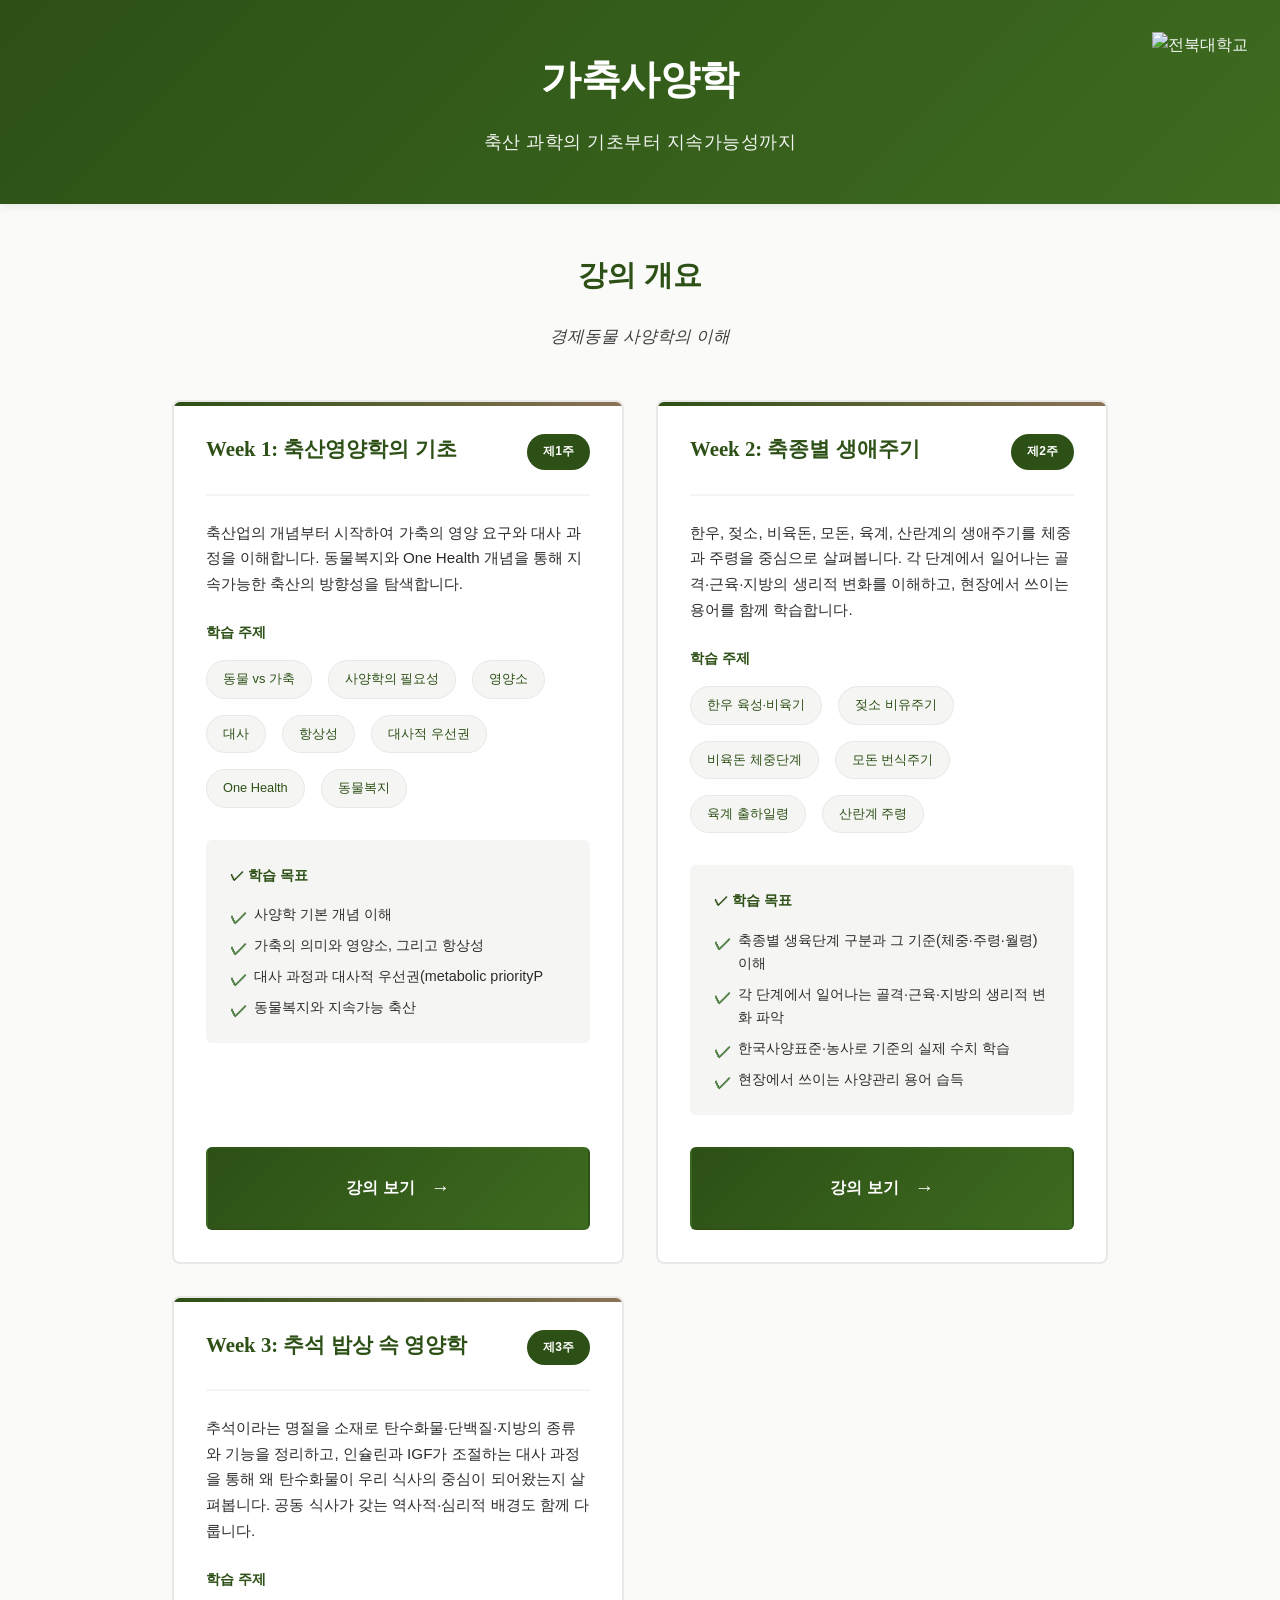
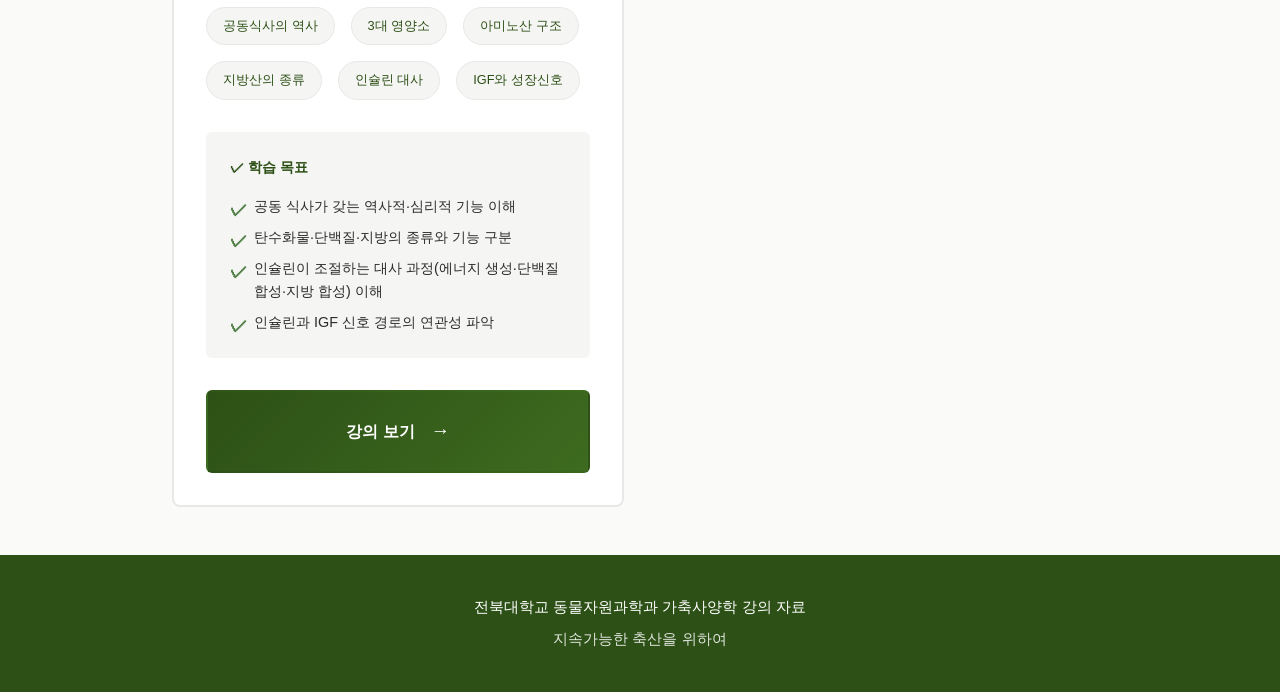
==== index.html @ f034a85f "Update index.html" ====
<!DOCTYPE html>
<html lang="ko">
<head>
  <meta charset="UTF-8">
  <meta name="viewport" content="width=device-width, initial-scale=1.0">
  <title>가축사양학 - 강의 자료</title>
  <link rel="stylesheet" href="style.css">
</head>
<body>
  <!-- 헤더 -->
  <header class="header index-header">
    <div class="univ-logo">
      <img src="https://raw.githubusercontent.com/ruminoDesign/imageSource/main/jeonbukUnivUI1.jpg" alt="전북대학교" class="univ-logo-img">
    </div>
    <div class="header-content">
      <h1 class="title">가축사양학</h1>
      <p class="subtitle">축산 과학의 기초부터 지속가능성까지</p>
    </div>
  </header>

  <!-- 메인 컨텐츠 -->
  <main class="index-container">
    
    <div class="intro-section">
      <h2 class="intro-title">강의 개요</h2>
      <p class="intro-text">
        경제동물 사양학의 이해
      </p>
    </div>

    <!-- 주차별 카드 -->
    <div class="courses-grid">

      <!-- Week 1 카드 -->
      <article class="course-card week-1">
        <div class="card-header">
          <h3 class="card-title">Week 1: 축산영양학의 기초</h3>
          <span class="week-badge">제1주</span>
        </div>

        <div class="card-content">
          <p class="card-description">
            축산업의 개념부터 시작하여 가축의 영양 요구와 대사 과정을 이해합니다. 
            동물복지와 One Health 개념을 통해 지속가능한 축산의 방향성을 탐색합니다.
          </p>
        </div>

        <div class="card-topics">
          <p class="topics-label">학습 주제</p>
          <div class="keywords">
            <span class="keyword">동물 vs 가축</span>
            <span class="keyword">사양학의 필요성</span>
            <span class="keyword">영양소</span>
            <span class="keyword">대사</span>
            <span class="keyword">항상성</span>
            <span class="keyword">대사적 우선권</span>
            <span class="keyword">One Health</span>
            <span class="keyword">동물복지</span>
          </div>
        </div>

        <div class="card-learning-outcomes">
          <p class="outcomes-label">✓ 학습 목표</p>
          <ul class="outcomes-list">
            <li>사양학 기본 개념 이해</li>
            <li>가축의 의미와 영양소, 그리고 항상성</li>
            <li>대사 과정과 대사적 우선권(metabolic priorityP</li>
            <li>동물복지와 지속가능 축산</li>
          </ul>
        </div>

        <a href="week1.html" class="course-button">
          강의 보기
          <span class="button-arrow">→</span>
        </a>
      </article>
      
            <!-- Week 2 -->
      <article class="course-card week-2">
        <div class="card-header">
          <h3 class="card-title">Week 2: 축종별 생애주기</h3>
          <span class="week-badge">제2주</span>
        </div>

        <div class="card-content">
          <p class="card-description">
            한우, 젖소, 비육돈, 모돈, 육계, 산란계의 생애주기를 체중과 주령을 중심으로 살펴봅니다. 
            각 단계에서 일어나는 골격·근육·지방의 생리적 변화를 이해하고, 현장에서 쓰이는 용어를 함께 학습합니다.
          </p>
        </div>

        <div class="card-topics">
          <p class="topics-label">학습 주제</p>
          <div class="keywords">
            <span class="keyword">한우 육성·비육기</span>
            <span class="keyword">젖소 비유주기</span>
            <span class="keyword">비육돈 체중단계</span>
            <span class="keyword">모돈 번식주기</span>
            <span class="keyword">육계 출하일령</span>
            <span class="keyword">산란계 주령</span>
          </div>
        </div>

        <div class="card-learning-outcomes">
          <p class="outcomes-label">✓ 학습 목표</p>
          <ul class="outcomes-list">
            <li>축종별 생육단계 구분과 그 기준(체중·주령·월령) 이해</li>
            <li>각 단계에서 일어나는 골격·근육·지방의 생리적 변화 파악</li>
            <li>한국사양표준·농사로 기준의 실제 수치 학습</li>
            <li>현장에서 쓰이는 사양관리 용어 습득</li>
          </ul>
        </div>

        <a href="week2.html" class="course-button">
          강의 보기
          <span class="button-arrow">→</span>
        </a>
      </article>
<!-- Week 3 -->
      <article class="course-card week-3">
        <div class="card-header">
          <h3 class="card-title">Week 3: 추석 밥상 속 영양학</h3>
          <span class="week-badge">제3주</span>
        </div>

        <div class="card-content">
          <p class="card-description">
            추석이라는 명절을 소재로 탄수화물·단백질·지방의 종류와 기능을 정리하고,
            인슐린과 IGF가 조절하는 대사 과정을 통해 왜 탄수화물이 우리 식사의 중심이 되어왔는지 살펴봅니다.
            공동 식사가 갖는 역사적·심리적 배경도 함께 다룹니다.
          </p>
        </div>

        <div class="card-topics">
          <p class="topics-label">학습 주제</p>
          <div class="keywords">
            <span class="keyword">공동식사의 역사</span>
            <span class="keyword">3대 영양소</span>
            <span class="keyword">아미노산 구조</span>
            <span class="keyword">지방산의 종류</span>
            <span class="keyword">인슐린 대사</span>
            <span class="keyword">IGF와 성장신호</span>
          </div>
        </div>

        <div class="card-learning-outcomes">
          <p class="outcomes-label">✓ 학습 목표</p>
          <ul class="outcomes-list">
            <li>공동 식사가 갖는 역사적·심리적 기능 이해</li>
            <li>탄수화물·단백질·지방의 종류와 기능 구분</li>
            <li>인슐린이 조절하는 대사 과정(에너지 생성·단백질 합성·지방 합성) 이해</li>
            <li>인슐린과 IGF 신호 경로의 연관성 파악</li>
          </ul>
        </div>

        <a href="week3-nutrients.html" class="course-button">
          강의 보기
          <span class="button-arrow">→</span>
        </a>
      </article>

    </div>

  </main>

  <!-- 푸터 -->
  <footer class="footer">
    <div class="footer-content">
      <p>전북대학교 동물자원과학과 가축사양학 강의 자료</p>
      <p class="footer-note">지속가능한 축산을 위하여</p>
    </div>
  </footer>

</body>
</html>
---- style.css ----
/* 
  가축사양학 강의 자료 - 스타일시트
  색상 팔레트: 농업/축산 느낌 (자연, 신뢰, 전문성)
*/

:root {
  /* 색상 */
  --primary-green: #2D5016;      /* 진한 녹색 - 제목, 강조 */
  --accent-brown: #8B7355;        /* 밝은 갈색 - 보조색 */
  --light-bg: #FAFAF8;           /* 매우 밝은 배경 */
  --white: #FFFFFF;
  --dark-text: #2C2C2C;          /* 본문 텍스트 */
  --light-gray: #F5F5F3;         /* 카드 배경 */
  --border-gray: #E8E8E6;        /* 테두리 */
  --success: #4A7C3F;            /* 성공 - 녹색 계열 */
  
  /* 타이포그래피 */
  --font-serif: Georgia, 'Times New Roman', serif;
  --font-sans: -apple-system, BlinkMacSystemFont, 'Segoe UI', Roboto, 'Helvetica Neue', Arial, sans-serif;
  
  /* 간격 */
  --spacing-xs: 0.5rem;
  --spacing-sm: 1rem;
  --spacing-md: 1.5rem;
  --spacing-lg: 2rem;
  --spacing-xl: 3rem;
}

/* 리셋 */
* {
  margin: 0;
  padding: 0;
  box-sizing: border-box;
}

html {
  scroll-behavior: smooth;
}

body {
  font-family: var(--font-sans);
  line-height: 1.6;
  color: var(--dark-text);
  background-color: var(--light-bg);
}

/* 헤더 */
.header {
  background: linear-gradient(135deg, var(--primary-green) 0%, #3d6b1f 100%);
  color: var(--white);
  padding: var(--spacing-xl) var(--spacing-lg);
  text-align: center;
  box-shadow: 0 2px 8px rgba(45, 80, 22, 0.1);
}

.header-content {
  max-width: 900px;
  margin: 0 auto;
}

.title {
  font-family: var(--font-serif);
  font-size: 2.5rem;
  font-weight: 700;
  margin-bottom: var(--spacing-sm);
  letter-spacing: -0.5px;
}

.subtitle {
  font-size: 1.1rem;
  opacity: 0.95;
  font-weight: 300;
  letter-spacing: 0.5px;
}

/* 메인 컨테이너 */
.container {
  max-width: 900px;
  margin: var(--spacing-xl) auto;
  padding: 0 var(--spacing-lg);
}

/* 강의 섹션 */
.lecture-section {
  background: var(--white);
  border-radius: 8px;
  padding: var(--spacing-lg);
  margin-bottom: var(--spacing-lg);
  border-left: 4px solid var(--primary-green);
  box-shadow: 0 1px 3px rgba(0, 0, 0, 0.08);
  transition: box-shadow 0.3s ease;
}

.lecture-section:hover {
  box-shadow: 0 4px 12px rgba(45, 80, 22, 0.1);
}

.lecture-section.last-section {
  margin-bottom: var(--spacing-xl);
}

/* 섹션 헤더 */
.section-header {
  display: flex;
  justify-content: flex-start;
  align-items: baseline;
  margin-bottom: var(--spacing-md);
  padding-bottom: var(--spacing-md);
  border-bottom: 2px solid var(--light-gray);
}

.section-title {
  font-family: var(--font-serif);
  font-size: 1.6rem;
  color: var(--primary-green);
  font-weight: 600;
}

.time-badge {
  display: none;
}

/* 섹션 컨텐츠 */
.section-content {
  margin-bottom: var(--spacing-md);
}

.subsection-title {
  font-family: var(--font-serif);
  font-size: 1.2rem;
  color: var(--primary-green);
  margin: var(--spacing-md) 0 var(--spacing-sm) 0;
  font-weight: 600;
}

/* 리스트 스타일 */
.content-list {
  list-style: none;
  padding-left: 0;
}

.content-list li {
  padding-left: var(--spacing-lg);
  margin-bottom: var(--spacing-sm);
  position: relative;
  line-height: 1.7;
}

.content-list li:before {
  content: "▸";
  position: absolute;
  left: 0;
  color: var(--primary-green);
  font-weight: bold;
  font-size: 1.2rem;
}

.highlight-list li {
  background-color: var(--light-gray);
  padding: var(--spacing-sm) var(--spacing-md);
  border-radius: 4px;
  margin-bottom: var(--spacing-md);
}

.highlight {
  color: var(--primary-green);
  font-weight: 600;
}

/* 비교 박스 */
.comparison-box {
  display: grid;
  grid-template-columns: 1fr 1fr;
  gap: var(--spacing-lg);
  margin: var(--spacing-lg) 0;
}

.comparison-item {
  padding: var(--spacing-md);
  border-radius: 8px;
  border: 2px solid var(--border-gray);
}

.comparison-item.animal {
  background-color: #f0f3eb;
  border-color: #c8d4b8;
}

.comparison-item.livestock {
  background-color: #faf5f0;
  border-color: #e8dcd2;
}

.comparison-item h3 {
  font-family: var(--font-serif);
  font-size: 1.2rem;
  color: var(--primary-green);
  margin-bottom: var(--spacing-sm);
  font-weight: 600;
}

.comparison-item p {
  margin-bottom: var(--spacing-sm);
  line-height: 1.7;
}

.sub-list {
  list-style: none;
  padding-left: 0;
  margin-top: var(--spacing-sm);
}

.sub-list li {
  padding-left: var(--spacing-md);
  margin-bottom: var(--spacing-xs);
  position: relative;
  font-size: 0.95rem;
}

.sub-list li:before {
  content: "•";
  position: absolute;
  left: 0;
  color: var(--accent-brown);
}

/* 정의 박스 */
.definition-box {
  background-color: var(--light-gray);
  border-left: 4px solid var(--accent-brown);
  padding: var(--spacing-md);
  border-radius: 4px;
  margin: var(--spacing-lg) 0;
}

.definition-box h3 {
  font-family: var(--font-serif);
  font-size: 1.1rem;
  color: var(--primary-green);
  margin-bottom: var(--spacing-sm);
  font-weight: 600;
}

.definition-box p {
  font-size: 1rem;
  line-height: 1.8;
}

/* 영양소 그리드 */
.nutrient-grid {
  display: grid;
  grid-template-columns: repeat(auto-fit, minmax(140px, 1fr));
  gap: var(--spacing-md);
  margin: var(--spacing-lg) 0;
}

.nutrient-card {
  background: linear-gradient(135deg, #f5f9f1 0%, #faf7f3 100%);
  border: 1px solid var(--border-gray);
  border-radius: 8px;
  padding: var(--spacing-md);
  text-align: center;
  transition: transform 0.3s ease, box-shadow 0.3s ease;
}

.nutrient-card:hover {
  transform: translateY(-2px);
  box-shadow: 0 4px 12px rgba(45, 80, 22, 0.12);
}

.nutrient-card h4 {
  font-family: var(--font-serif);
  color: var(--primary-green);
  font-size: 1rem;
  margin-bottom: var(--spacing-xs);
  font-weight: 600;
}

.nutrient-card p {
  font-size: 0.9rem;
  color: var(--dark-text);
  line-height: 1.5;
}

/* 개념 박스 */
.concept-box {
  background-color: var(--light-gray);
  padding: var(--spacing-md);
  border-radius: 8px;
  margin: var(--spacing-lg) 0;
  border: 1px solid var(--border-gray);
}

.concept-box h3 {
  font-family: var(--font-serif);
  font-size: 1.1rem;
  color: var(--primary-green);
  margin-bottom: var(--spacing-sm);
  font-weight: 600;
}

.concept-box p {
  margin-bottom: var(--spacing-sm);
  line-height: 1.8;
}

/* 대사 유형 */
.metabolism-types {
  display: grid;
  grid-template-columns: 1fr 1fr;
  gap: var(--spacing-md);
  margin: var(--spacing-md) 0;
}

.metabolism-item {
  background-color: var(--white);
  padding: var(--spacing-md);
  border-radius: 6px;
  border: 1px solid var(--border-gray);
}

.metabolism-item h4 {
  font-family: var(--font-serif);
  color: var(--accent-brown);
  font-size: 1rem;
  margin-bottom: var(--spacing-xs);
  font-weight: 600;
}

.metabolism-item p {
  font-size: 0.95rem;
  line-height: 1.6;
}

/* 도입 텍스트 */
.intro-text {
  font-size: 1rem;
  color: var(--dark-text);
  margin-bottom: var(--spacing-md);
  font-style: italic;
  opacity: 0.9;
}

/* 우선순위 타임라인 */
.priority-timeline {
  display: flex;
  flex-direction: column;
  gap: var(--spacing-md);
  margin: var(--spacing-lg) 0;
}

.priority-item {
  display: flex;
  align-items: flex-start;
  padding: var(--spacing-md);
  border-radius: 8px;
  background-color: var(--light-gray);
  border-left: 4px solid var(--border-gray);
  transition: transform 0.3s ease;
}

.priority-item:hover {
  transform: translateX(4px);
}

.priority-item.priority-1 {
  border-left-color: #d32f2f;
  background-color: rgba(211, 47, 47, 0.05);
}

.priority-item.priority-2 {
  border-left-color: #f57c00;
  background-color: rgba(245, 124, 0, 0.05);
}

.priority-item.priority-3 {
  border-left-color: var(--accent-brown);
  background-color: rgba(139, 115, 85, 0.05);
}

.priority-number {
  display: inline-block;
  width: 50px;
  height: 50px;
  background-color: var(--primary-green);
  color: var(--white);
  border-radius: 50%;
  display: flex;
  align-items: center;
  justify-content: center;
  font-size: 1.3rem;
  font-weight: 700;
  margin-right: var(--spacing-md);
  flex-shrink: 0;
}

.priority-item.priority-1 .priority-number {
  background-color: #d32f2f;
}

.priority-item.priority-2 .priority-number {
  background-color: #f57c00;
}

.priority-item h4 {
  font-family: var(--font-serif);
  color: var(--primary-green);
  font-size: 1rem;
  margin-bottom: var(--spacing-xs);
  font-weight: 600;
}

.priority-item p {
  font-size: 0.9rem;
  color: var(--dark-text);
  margin: 0;
}

/* 인사이트 박스 */
.insight-box {
  background: linear-gradient(135deg, #fffbf0 0%, #f5f9f1 100%);
  border-left: 4px solid var(--accent-brown);
  padding: var(--spacing-md);
  border-radius: 6px;
  margin: var(--spacing-md) 0;
}

.insight-box p {
  font-size: 1rem;
  line-height: 1.7;
  margin: 0;
}

.emphasis {
  color: #d32f2f;
  font-weight: 700;
}

/* 동물복지 리스트 */
.welfare-list {
  list-style: none;
  padding: 0;
  display: grid;
  gap: var(--spacing-md);
}

.welfare-list li {
  display: flex;
  align-items: center;
  padding: var(--spacing-md);
  background-color: var(--white);
  border: 1px solid var(--border-gray);
  border-radius: 6px;
  transition: all 0.3s ease;
}

.welfare-list li:hover {
  border-color: var(--primary-green);
  background-color: rgba(45, 80, 22, 0.02);
}

.welfare-icon {
  font-size: 1.5rem;
  margin-right: var(--spacing-md);
  min-width: 30px;
}

/* One Health 연결 */
.one-health-intro {
  font-size: 1rem;
  background-color: #f0f3eb;
  padding: var(--spacing-sm);
  border-radius: 4px;
  margin-bottom: var(--spacing-md);
  font-weight: 500;
}

.one-health-connection {
  display: grid;
  gap: var(--spacing-sm);
  margin: var(--spacing-lg) 0;
}

.connection-item {
  display: flex;
  align-items: center;
  justify-content: center;
  gap: var(--spacing-md);
  font-size: 0.95rem;
}

.connection-item .label {
  background-color: var(--primary-green);
  color: var(--white);
  padding: var(--spacing-xs) var(--spacing-sm);
  border-radius: 4px;
  font-weight: 600;
  flex-shrink: 0;
}

.connection-item .arrow {
  color: var(--accent-brown);
  font-weight: bold;
  font-size: 1.2rem;
}

.connection-item .impact {
  background-color: #faf5f0;
  padding: var(--spacing-xs) var(--spacing-sm);
  border-radius: 4px;
  border: 1px solid var(--accent-brown);
  flex-grow: 1;
}

.one-health-conclusion {
  background-color: #f0f3eb;
  padding: var(--spacing-sm);
  border-left: 3px solid var(--primary-green);
  border-radius: 4px;
  margin-top: var(--spacing-md);
}

/* 지속가능성 삼각형 */
.sustainability-intro {
  font-size: 1rem;
  background-color: #f0f3eb;
  padding: var(--spacing-sm);
  border-radius: 4px;
  margin-bottom: var(--spacing-lg);
  font-weight: 500;
}

.sustainability-triangle {
  display: grid;
  grid-template-columns: 1fr 1fr 1fr;
  gap: var(--spacing-md);
  margin: var(--spacing-lg) 0;
}

.triangle-item {
  padding: var(--spacing-md);
  border-radius: 6px;
  text-align: center;
  font-weight: 600;
  font-size: 1rem;
  color: var(--white);
}

.triangle-item.welfare {
  background-color: #4A7C3F;
}

.triangle-item.production {
  background-color: var(--accent-brown);
}

.triangle-item.environment {
  background-color: #558B2F;
}

.sustainability-note {
  text-align: center;
  font-size: 0.95rem;
  color: var(--dark-text);
  margin-top: var(--spacing-md);
  font-style: italic;
}

/* 섹션 설명 */
.section-description {
  font-size: 0.95rem;
  line-height: 1.8;
  color: var(--dark-text);
  margin: var(--spacing-md) 0;
  padding: var(--spacing-md);
  background-color: var(--light-gray);
  border-left: 3px solid var(--accent-brown);
  border-radius: 4px;
  opacity: 0.95;
}

/* 스니핏 박스 */
.snippet-box {
  margin-top: var(--spacing-lg);
  padding-top: var(--spacing-lg);
  border-top: 1px solid var(--border-gray);
}

.snippet-header {
  display: flex;
  justify-content: space-between;
  align-items: center;
  margin-bottom: var(--spacing-md);
}

.snippet-label {
  font-weight: 700;
  color: var(--primary-green);
  font-size: 0.95rem;
}

.copy-button {
  background-color: var(--primary-green);
  color: var(--white);
  border: none;
  padding: var(--spacing-xs) var(--spacing-sm);
  border-radius: 4px;
  font-size: 0.85rem;
  font-weight: 600;
  cursor: pointer;
  transition: all 0.3s ease;
}

.copy-button:hover {
  background-color: #3d6b1f;
  transform: translateY(-2px);
  box-shadow: 0 4px 8px rgba(45, 80, 22, 0.3);
}

.copy-button:active {
  transform: translateY(0);
}

.snippet-content {
  background-color: var(--light-gray);
  padding: var(--spacing-md);
  border-radius: 6px;
  border-left: 3px solid var(--primary-green);
  color: var(--dark-text);
  line-height: 1.7;
  font-size: 0.95rem;
  word-break: break-word;
}

/* 푸터 */
.footer {
  background-color: var(--primary-green);
  color: var(--white);
  text-align: center;
  padding: var(--spacing-lg);
  margin-top: var(--spacing-xl);
}

.footer-content p {
  margin: var(--spacing-xs) 0;
  font-size: 0.95rem;
}

.footer-note {
  opacity: 0.85;
  font-size: 0.85rem;
}

/* 반응형 디자인 */
@media (max-width: 768px) {
  .title {
    font-size: 2rem;
  }
  
  .section-title {
    font-size: 1.3rem;
  }
  
  .section-header {
    flex-direction: column;
    align-items: flex-start;
    gap: var(--spacing-sm);
  }
  
  .comparison-box {
    grid-template-columns: 1fr;
  }
  
  .nutrient-grid {
    grid-template-columns: repeat(2, 1fr);
  }
  
  .metabolism-types {
    grid-template-columns: 1fr;
  }
  
  .sustainability-triangle {
    grid-template-columns: 1fr;
  }
  
  .container {
    padding: 0 var(--spacing-md);
  }
  
  .lecture-section {
    padding: var(--spacing-md);
  }
}

@media (max-width: 480px) {
  .title {
    font-size: 1.5rem;
  }
  
  .subtitle {
    font-size: 0.95rem;
  }
  
  .section-title {
    font-size: 1.1rem;
  }
  
  .nutrient-grid {
    grid-template-columns: 1fr;
  }
  
  .header {
    padding: var(--spacing-lg) var(--spacing-md);
  }
  
  .container {
    margin: var(--spacing-lg) 0;
    padding: 0 var(--spacing-sm);
  }
  
  .lecture-section {
    padding: var(--spacing-md);
    margin-bottom: var(--spacing-md);
  }
  
  .connection-item {
    flex-direction: column;
    gap: var(--spacing-sm);
  }
  
  .connection-item .label,
  .connection-item .impact {
    width: 100%;
  }
}

/* 접근성 */
@media (prefers-reduced-motion: reduce) {
  * {
    animation-duration: 0.01ms !important;
    animation-iteration-count: 1 !important;
    transition-duration: 0.01ms !important;
    scroll-behavior: auto !important;
  }
}

/* 인덱스 페이지 스타일 */
.index-header {
  background: linear-gradient(135deg, var(--primary-green) 0%, #3d6b1f 100%);
  padding: var(--spacing-xl) var(--spacing-lg);
  position: relative;
}

.univ-logo {
  position: absolute;
  top: var(--spacing-lg);
  right: var(--spacing-lg);
}

.univ-logo-img {
  height: 80px;
  width: auto;
  object-fit: contain;
  opacity: 0.95;
  transition: opacity 0.3s ease;
}

.univ-logo-img:hover {
  opacity: 1;
}

.index-container {
  max-width: 1000px;
  margin: var(--spacing-xl) auto;
  padding: 0 var(--spacing-lg);
}

/* 소개 섹션 */
.intro-section {
  text-align: center;
  margin-bottom: var(--spacing-xl);
}

.intro-title {
  font-family: var(--font-serif);
  font-size: 1.8rem;
  color: var(--primary-green);
  margin-bottom: var(--spacing-md);
  font-weight: 600;
}

.intro-text {
  font-size: 1.05rem;
  line-height: 1.8;
  color: var(--dark-text);
  max-width: 700px;
  margin: 0 auto;
}

/* 강좌 그리드 */
.courses-grid {
  display: grid;
  grid-template-columns: repeat(auto-fit, minmax(350px, 1fr));
  gap: var(--spacing-lg);
  margin-bottom: var(--spacing-xl);
}

/* 강좌 카드 */
.course-card {
  background: var(--white);
  border-radius: 8px;
  padding: var(--spacing-lg);
  border: 2px solid var(--border-gray);
  transition: all 0.3s ease;
  display: flex;
  flex-direction: column;
  position: relative;
  overflow: hidden;
}

.course-card::before {
  content: '';
  position: absolute;
  top: 0;
  left: 0;
  right: 0;
  height: 4px;
  background: linear-gradient(90deg, var(--primary-green), var(--accent-brown));
}

.course-card:hover {
  box-shadow: 0 8px 24px rgba(45, 80, 22, 0.15);
  border-color: var(--primary-green);
  transform: translateY(-4px);
}

.week-coming {
  opacity: 0.65;
  pointer-events: none;
}

.week-coming:hover {
  transform: none;
  box-shadow: 0 1px 3px rgba(0, 0, 0, 0.08);
}

/* 카드 헤더 */
.card-header {
  display: flex;
  justify-content: space-between;
  align-items: flex-start;
  margin-bottom: var(--spacing-md);
  padding-bottom: var(--spacing-md);
  border-bottom: 2px solid var(--light-gray);
}

.card-title {
  font-family: var(--font-serif);
  font-size: 1.3rem;
  color: var(--primary-green);
  font-weight: 600;
  flex: 1;
  line-height: 1.4;
}

.week-badge {
  display: inline-block;
  background-color: var(--primary-green);
  color: var(--white);
  padding: var(--spacing-xs) var(--spacing-sm);
  border-radius: 20px;
  font-size: 0.75rem;
  font-weight: 700;
  white-space: nowrap;
  margin-left: var(--spacing-sm);
  flex-shrink: 0;
}

.week-badge.coming {
  background-color: #999999;
}

/* 카드 컨텐츠 */
.card-content {
  margin-bottom: var(--spacing-md);
}

.card-description {
  font-size: 0.95rem;
  line-height: 1.7;
  color: var(--dark-text);
  margin: 0;
}

.card-description.coming-text {
  font-style: italic;
  color: #999999;
}

/* 학습 주제 */
.card-topics {
  margin-bottom: var(--spacing-lg);
}

.topics-label {
  font-weight: 700;
  color: var(--primary-green);
  font-size: 0.9rem;
  margin-bottom: var(--spacing-sm);
  display: block;
}

.keywords {
  display: flex;
  flex-wrap: wrap;
  gap: var(--spacing-sm);
}

.keyword {
  display: inline-block;
  background-color: var(--light-gray);
  color: var(--primary-green);
  padding: var(--spacing-xs) var(--spacing-sm);
  border-radius: 20px;
  font-size: 0.8rem;
  font-weight: 500;
  border: 1px solid var(--border-gray);
  transition: all 0.3s ease;
}

.course-card:hover .keyword {
  background-color: var(--primary-green);
  color: var(--white);
  border-color: var(--primary-green);
}

/* 학습 목표 */
.card-learning-outcomes {
  margin-bottom: var(--spacing-lg);
  padding: var(--spacing-md);
  background-color: var(--light-gray);
  border-radius: 6px;
}

.outcomes-label {
  font-weight: 700;
  color: var(--primary-green);
  font-size: 0.9rem;
  margin-bottom: var(--spacing-sm);
  display: block;
}

.outcomes-list {
  list-style: none;
  padding: 0;
  margin: 0;
}

.outcomes-list li {
  font-size: 0.9rem;
  color: var(--dark-text);
  padding-left: var(--spacing-md);
  margin-bottom: var(--spacing-xs);
  position: relative;
  line-height: 1.6;
}

.outcomes-list li:last-child {
  margin-bottom: 0;
}

.outcomes-list li:before {
  content: "✓";
  position: absolute;
  left: 0;
  color: var(--success);
  font-weight: bold;
  font-size: 1.1rem;
}

/* 강좌 버튼 */
.course-button {
  display: inline-flex;
  align-items: center;
  justify-content: center;
  gap: var(--spacing-sm);
  background: linear-gradient(135deg, var(--primary-green) 0%, #3d6b1f 100%);
  color: var(--white);
  padding: var(--spacing-md) var(--spacing-lg);
  border-radius: 6px;
  text-decoration: none;
  font-weight: 600;
  font-size: 1rem;
  transition: all 0.3s ease;
  border: 2px solid transparent;
  cursor: pointer;
  margin-top: auto;
  text-align: center;
}

.course-button:hover {
  transform: translateX(4px);
  box-shadow: 0 6px 16px rgba(45, 80, 22, 0.3);
}

.course-button:active {
  transform: translateX(2px);
}

.button-arrow {
  font-size: 1.2rem;
  transition: transform 0.3s ease;
}

.course-button:hover .button-arrow {
  transform: translateX(4px);
}

/* 반응형 디자인 - 인덱스 페이지 */
@media (max-width: 768px) {
  .univ-logo {
    position: static;
    display: flex;
    justify-content: center;
    margin-bottom: var(--spacing-md);
  }
  
  .univ-logo-img {
    height: 70px;
  }
  
  .courses-grid {
    grid-template-columns: 1fr;
  }
  
  .card-header {
    flex-direction: column;
    gap: var(--spacing-sm);
  }
  
  .card-title {
    font-size: 1.1rem;
  }
  
  .week-badge {
    margin-left: 0;
  }
  
  .intro-title {
    font-size: 1.5rem;
  }
  
  .index-container {
    padding: 0 var(--spacing-md);
  }
}

@media (max-width: 480px) {
  .intro-title {
    font-size: 1.3rem;
  }
  
  .card-title {
    font-size: 1rem;
  }
  
  .index-container {
    padding: 0 var(--spacing-sm);
    margin: var(--spacing-lg) 0;
  }
  
  .course-card {
    padding: var(--spacing-md);
  }
  
  .keywords {
    gap: var(--spacing-xs);
  }
  
  .keyword {
    font-size: 0.75rem;
    padding: var(--spacing-xs) 0.5rem;
  }
}

/* 다크 모드 지원 */
@media (prefers-color-scheme: dark) {
  :root {
    --light-bg: #1a1a1a;
    --white: #2a2a2a;
    --dark-text: #e0e0e0;
    --light-gray: #323232;
    --border-gray: #444444;
  }
  
  .definition-box,
  .concept-box {
    background-color: #2a2a2a;
    border-color: #444444;
  }
  
  .comparison-item.animal {
    background-color: #1f2f1a;
    border-color: #3d5530;
  }
  
  .comparison-item.livestock {
    background-color: #2f2620;
    border-color: #4d3d32;
  }
  
  .nutrient-card {
    background: #2a2a2a;
    border-color: #444444;
  }
  
  .welfare-list li {
    background-color: #2a2a2a;
    border-color: #444444;
  }
  
  .insight-box {
    background: #2a2a2a;
  }
  
  .course-card {
    background-color: #2a2a2a;
    border-color: #444444;
  }
  
  .card-header {
    border-bottom-color: #444444;
  }
  
  .keyword {
    background-color: #333333;
    color: #a8d5a8;
    border-color: #444444;
  }
  
  .course-card:hover .keyword {
    background-color: var(--primary-green);
    color: var(--white);
    border-color: var(--primary-green);
  }
  
  .card-learning-outcomes {
    background-color: #333333;
  }
  
  .section-description {
    background-color: #333333;
    color: #e0e0e0;
    border-color: #666666;
  }
  
  .snippet-content {
    background-color: #333333;
    color: #e0e0e0;
    border-color: var(--primary-green);
  }
}
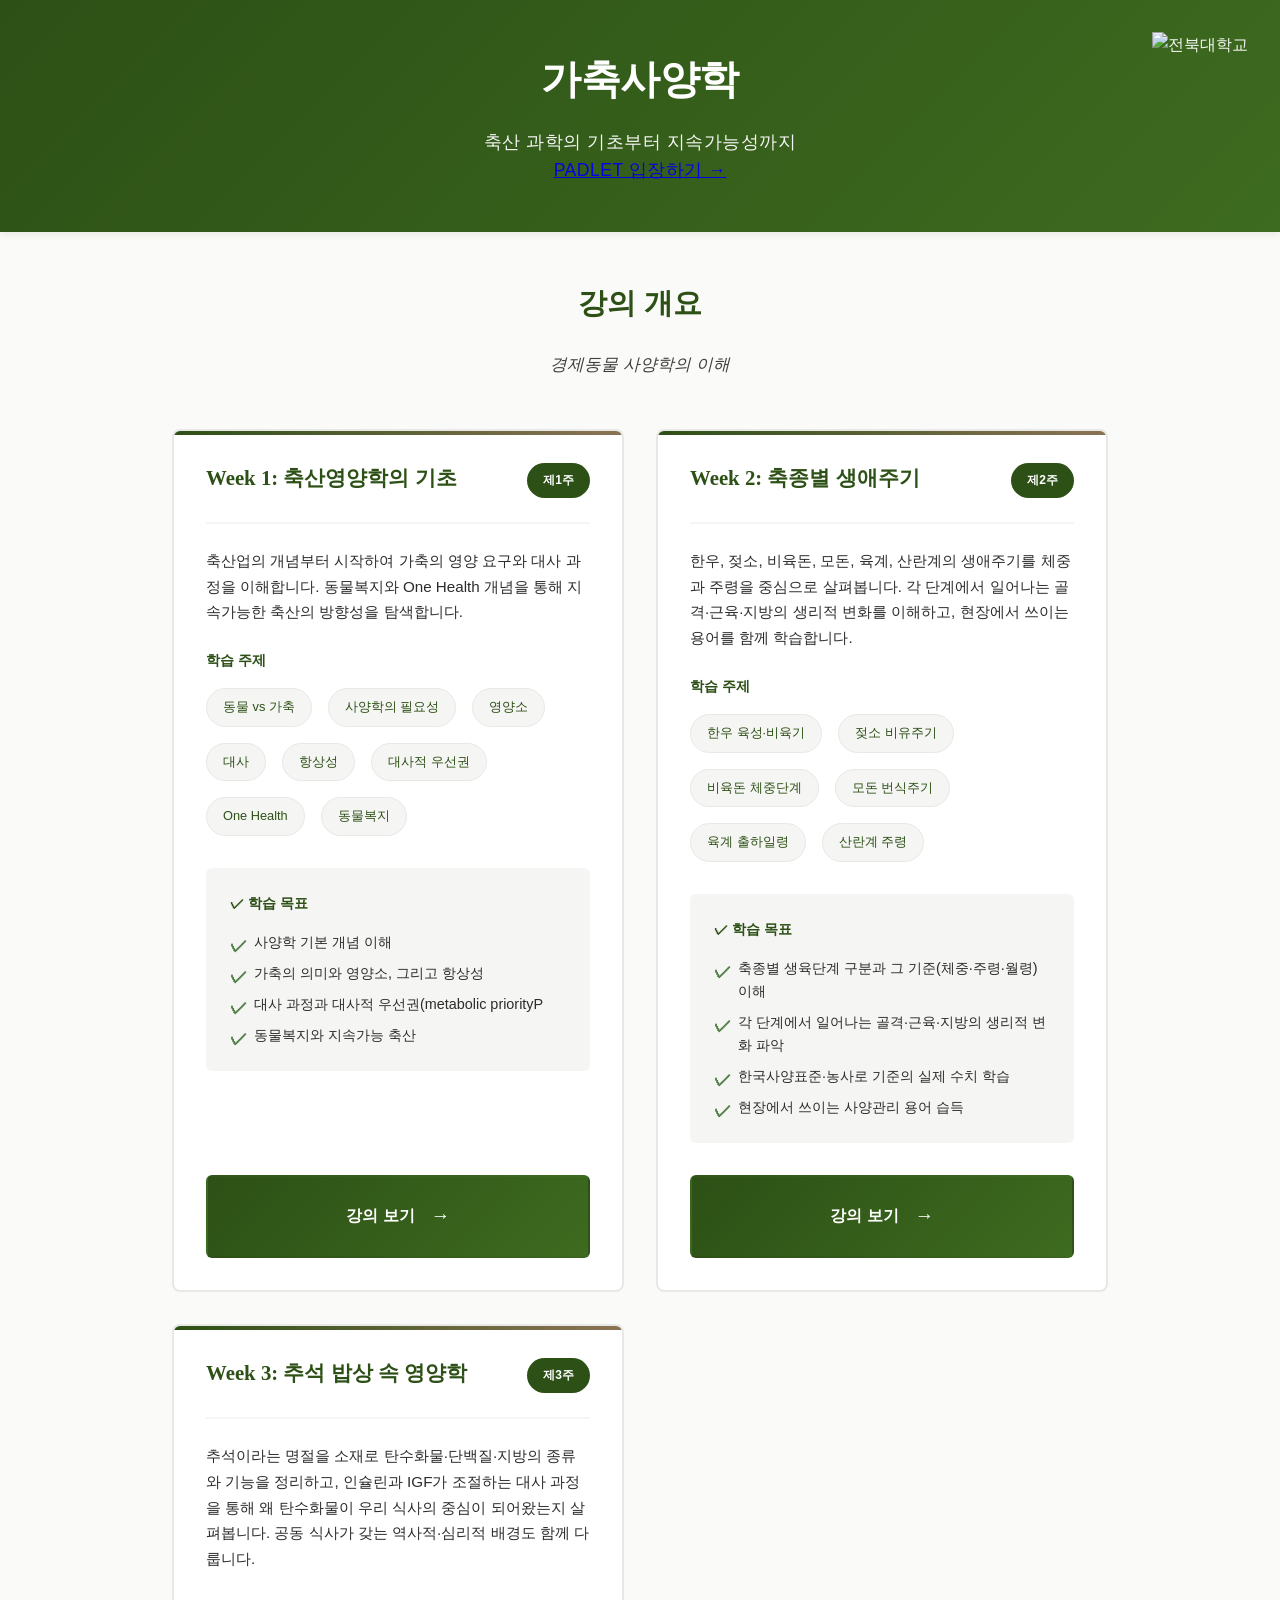
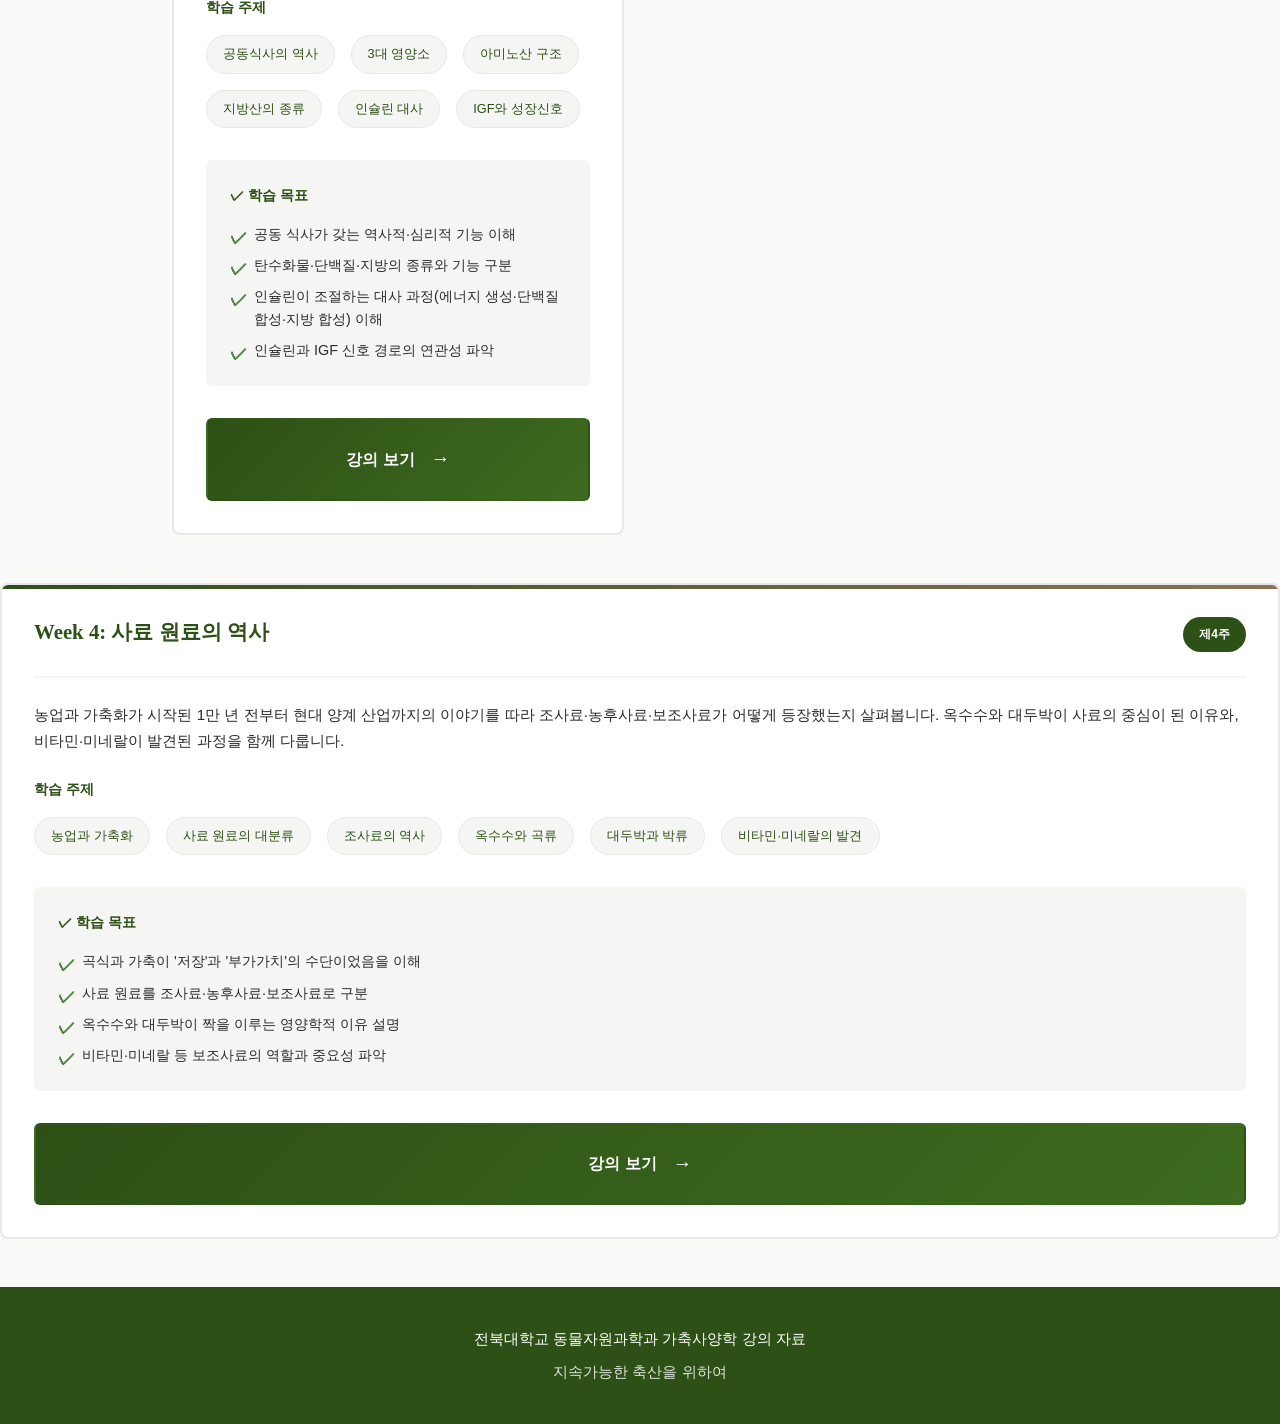
==== commit 8754bfcb: "Update index.html" ====
--- a/index.html
+++ b/index.html
@@ -8,13 +8,18 @@
 </head>
 <body>
   <!-- 헤더 -->
-  <header class="header index-header">
+<header class="header index-header">
     <div class="univ-logo">
       <img src="https://raw.githubusercontent.com/ruminoDesign/imageSource/main/jeonbukUnivUI1.jpg" alt="전북대학교" class="univ-logo-img">
     </div>
     <div class="header-content">
       <h1 class="title">가축사양학</h1>
       <p class="subtitle">축산 과학의 기초부터 지속가능성까지</p>
+      <p class="subtitle">
+        <a href="https://padlet.com/chosb4795/2026-s0240xuvtpk8tsxt2vu3" target="_blank" rel="noopener noreferrer" class="padlet-link">
+          PADLET 입장하기 →
+        </a>
+      </p>
     </div>
   </header>
 
@@ -162,7 +167,48 @@
     </div>
 
   </main>
-
+<!-- Week 4 -->
+      <article class="course-card week-4">
+        <div class="card-header">
+          <h3 class="card-title">Week 4: 사료 원료의 역사</h3>
+          <span class="week-badge">제4주</span>
+        </div>
+
+        <div class="card-content">
+          <p class="card-description">
+            농업과 가축화가 시작된 1만 년 전부터 현대 양계 산업까지의 이야기를 따라
+            조사료·농후사료·보조사료가 어떻게 등장했는지 살펴봅니다.
+            옥수수와 대두박이 사료의 중심이 된 이유와, 비타민·미네랄이 발견된 과정을 함께 다룹니다.
+          </p>
+        </div>
+
+        <div class="card-topics">
+          <p class="topics-label">학습 주제</p>
+          <div class="keywords">
+            <span class="keyword">농업과 가축화</span>
+            <span class="keyword">사료 원료의 대분류</span>
+            <span class="keyword">조사료의 역사</span>
+            <span class="keyword">옥수수와 곡류</span>
+            <span class="keyword">대두박과 박류</span>
+            <span class="keyword">비타민·미네랄의 발견</span>
+          </div>
+        </div>
+
+        <div class="card-learning-outcomes">
+          <p class="outcomes-label">✓ 학습 목표</p>
+          <ul class="outcomes-list">
+            <li>곡식과 가축이 '저장'과 '부가가치'의 수단이었음을 이해</li>
+            <li>사료 원료를 조사료·농후사료·보조사료로 구분</li>
+            <li>옥수수와 대두박이 짝을 이루는 영양학적 이유 설명</li>
+            <li>비타민·미네랄 등 보조사료의 역할과 중요성 파악</li>
+          </ul>
+        </div>
+
+        <a href="feeds.html" class="course-button">
+          강의 보기
+          <span class="button-arrow">→</span>
+        </a>
+      </article>
   <!-- 푸터 -->
   <footer class="footer">
     <div class="footer-content">
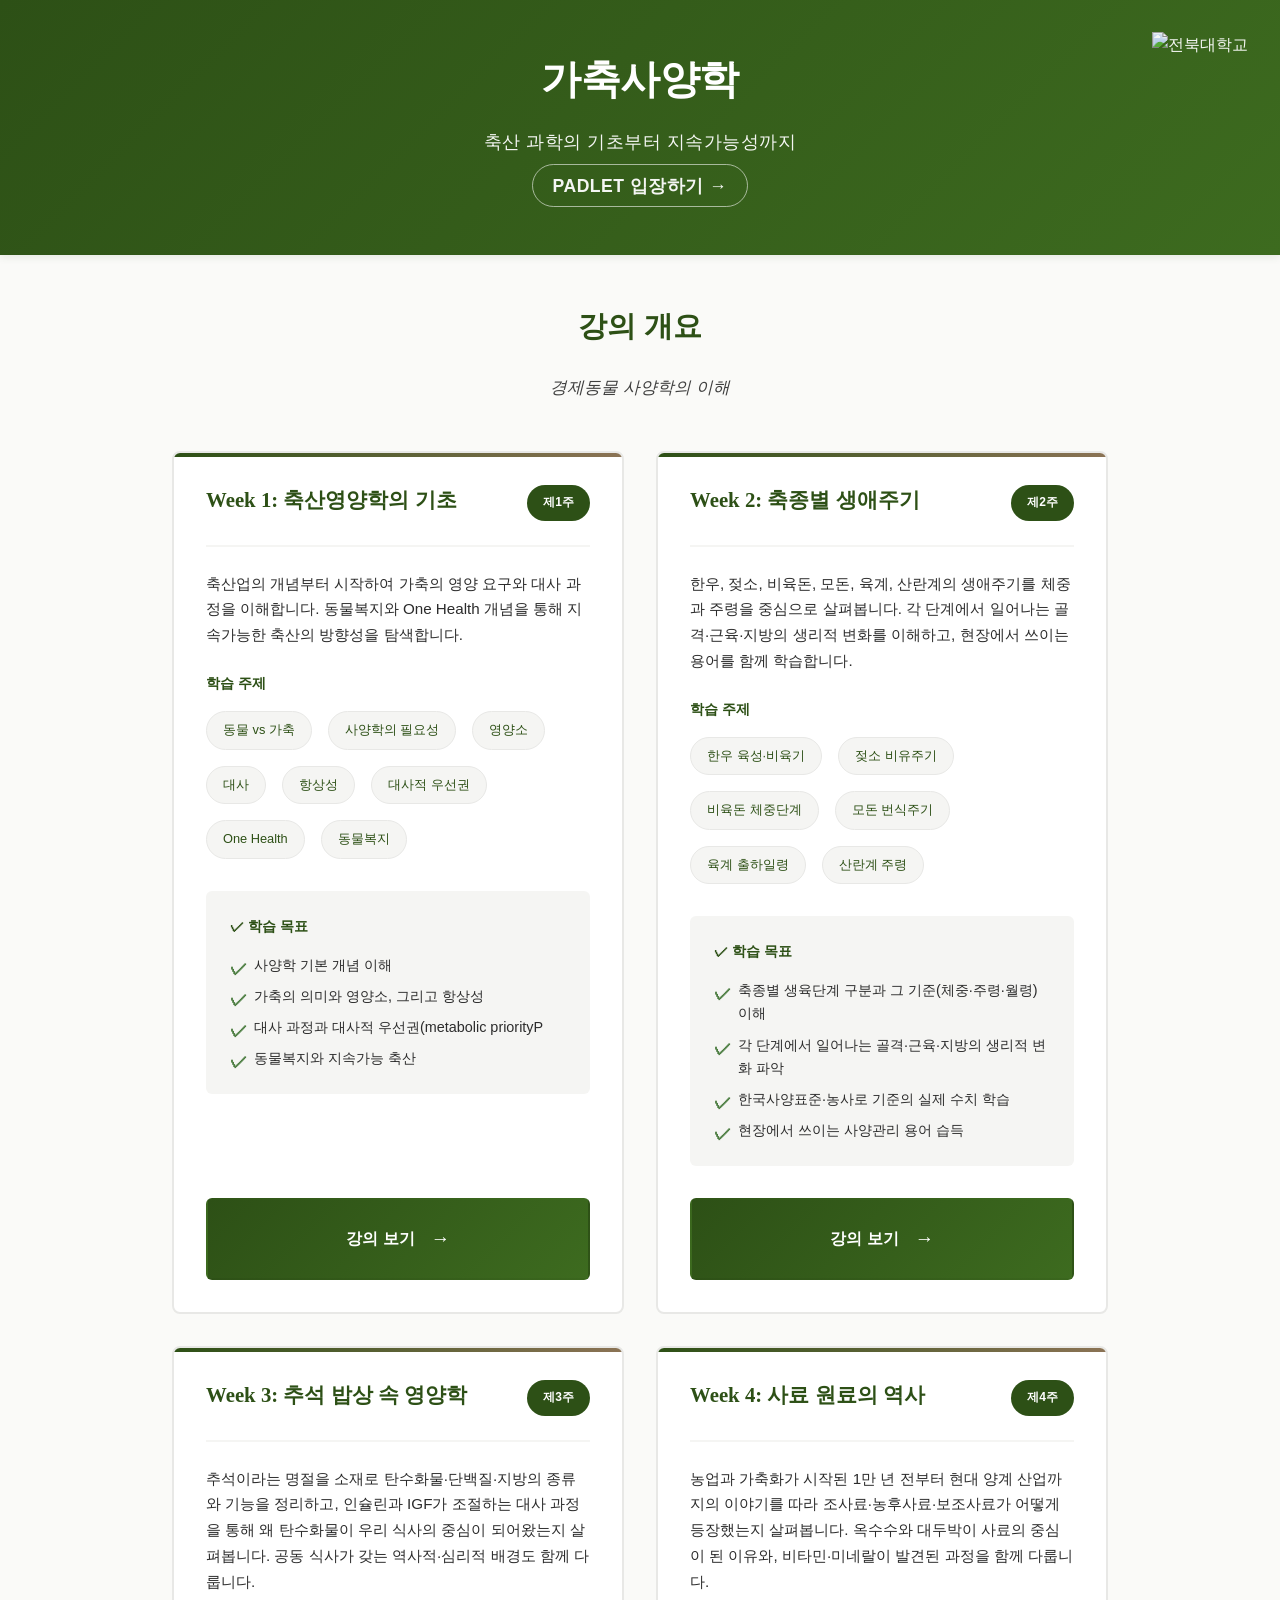
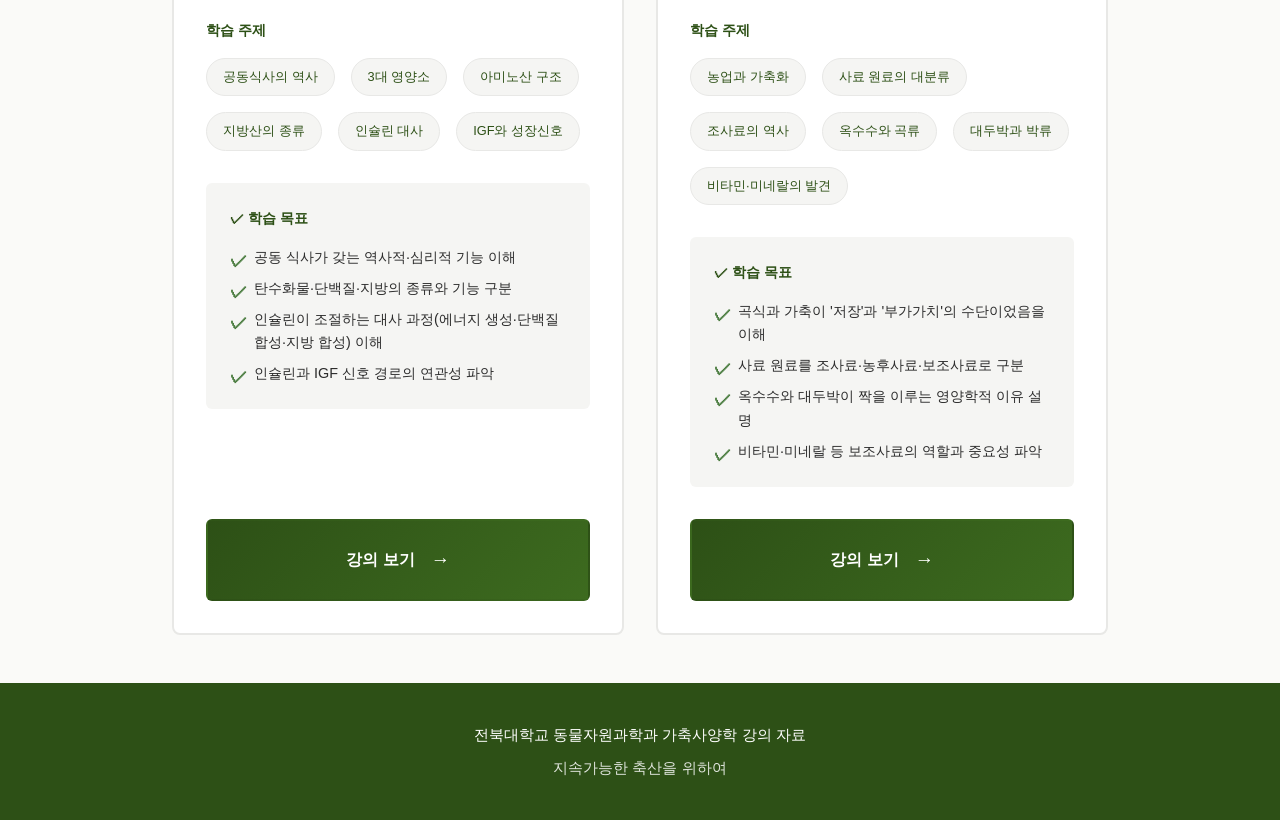
==== commit ae159978: "Update index.html" ====
--- a/index.html
+++ b/index.html
@@ -163,10 +163,6 @@
           <span class="button-arrow">→</span>
         </a>
       </article>
-
-    </div>
-
-  </main>
 <!-- Week 4 -->
       <article class="course-card week-4">
         <div class="card-header">
@@ -209,6 +205,11 @@
           <span class="button-arrow">→</span>
         </a>
       </article>
+      
+    </div>
+
+  </main>
+
   <!-- 푸터 -->
   <footer class="footer">
     <div class="footer-content">
--- a/style.css
+++ b/style.css
@@ -1160,3 +1160,19 @@
     border-color: var(--primary-green);
   }
 }
+
+.padlet-link {
+  display: inline-block;
+  margin-top: 0.5rem;
+  padding: 0.4rem 1.2rem;
+  color: #FFFFFF;
+  border: 1px solid rgba(255, 255, 255, 0.6);
+  border-radius: 999px;
+  text-decoration: none;
+  font-weight: 600;
+  transition: background 0.2s ease;
+}
+.padlet-link:hover,
+.padlet-link:focus-visible {
+  background: rgba(255, 255, 255, 0.15);
+}
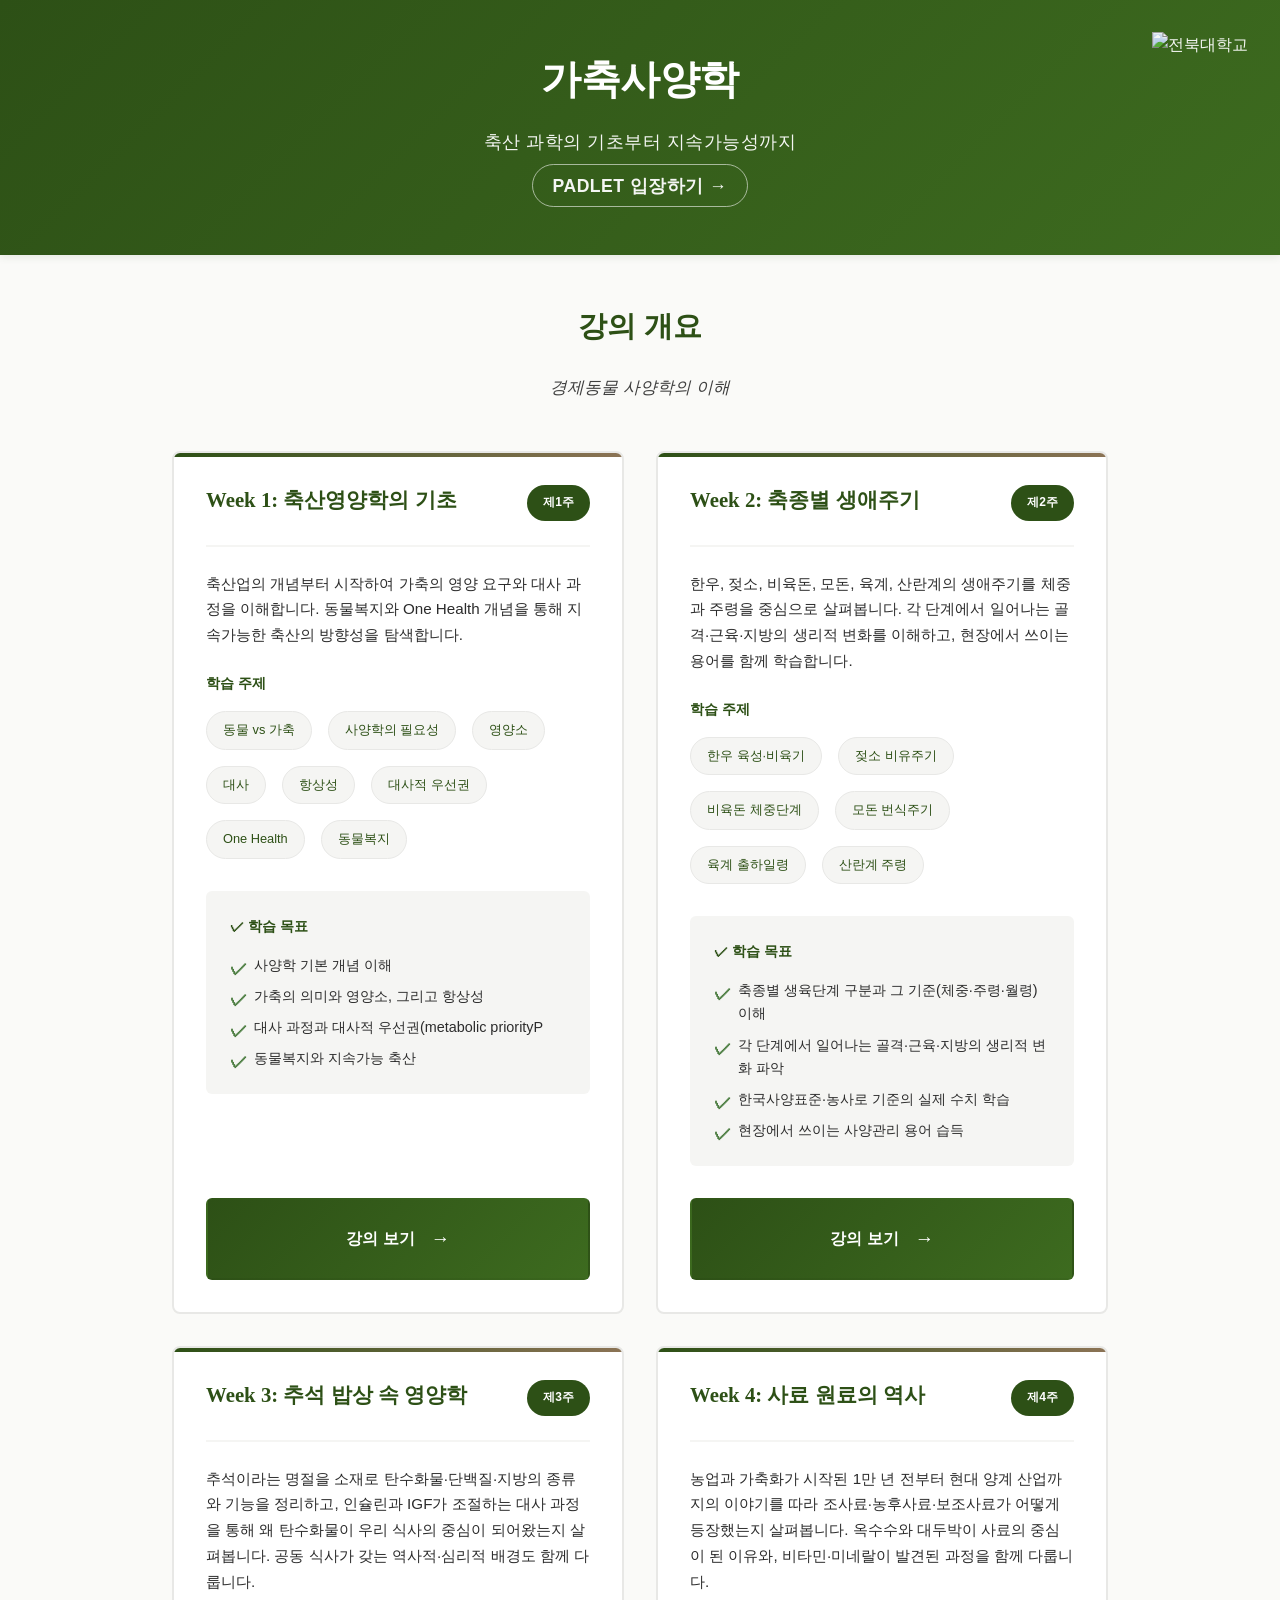
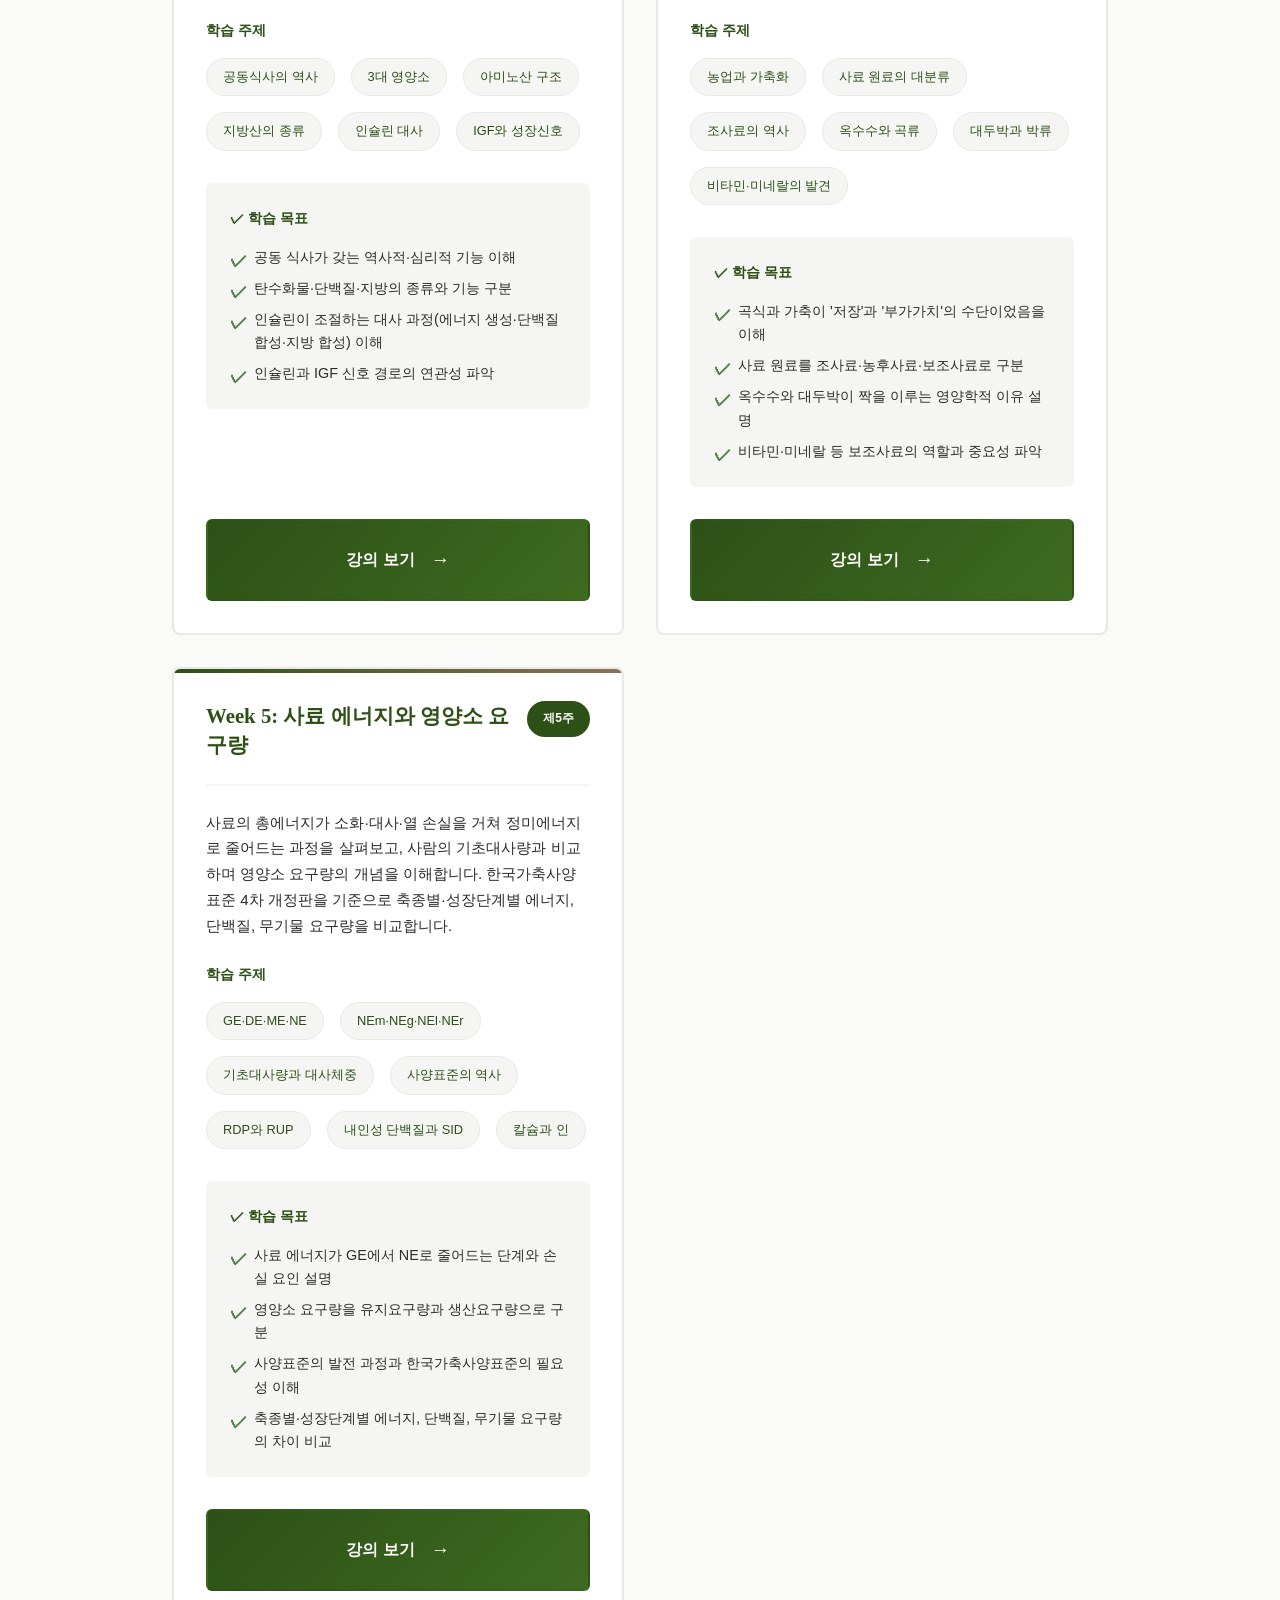
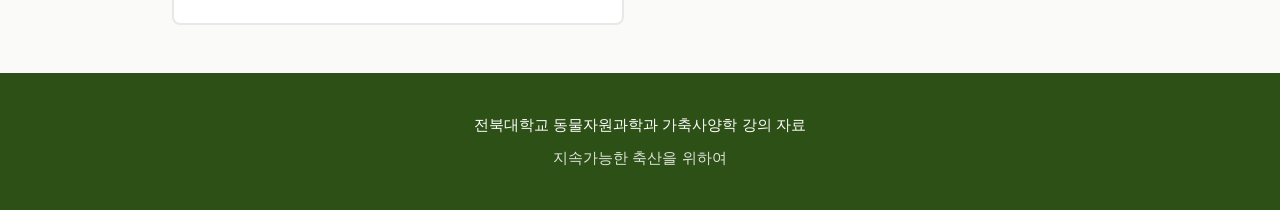
==== commit 620b0e86: "Update index.html" ====
--- a/index.html
+++ b/index.html
@@ -163,6 +163,7 @@
           <span class="button-arrow">→</span>
         </a>
       </article>
+      
 <!-- Week 4 -->
       <article class="course-card week-4">
         <div class="card-header">
@@ -205,7 +206,51 @@
           <span class="button-arrow">→</span>
         </a>
       </article>
-      
+
+      <!-- Week 5 -->
+      <article class="course-card week-5">
+        <div class="card-header">
+          <h3 class="card-title">Week 5: 사료 에너지와 영양소 요구량</h3>
+          <span class="week-badge">제5주</span>
+        </div>
+
+        <div class="card-content">
+          <p class="card-description">
+            사료의 총에너지가 소화·대사·열 손실을 거쳐 정미에너지로 줄어드는 과정을 살펴보고,
+            사람의 기초대사량과 비교하며 영양소 요구량의 개념을 이해합니다.
+            한국가축사양표준 4차 개정판을 기준으로 축종별·성장단계별 에너지, 단백질, 무기물 요구량을 비교합니다.
+          </p>
+        </div>
+
+        <div class="card-topics">
+          <p class="topics-label">학습 주제</p>
+          <div class="keywords">
+            <span class="keyword">GE·DE·ME·NE</span>
+            <span class="keyword">NEm·NEg·NEl·NEr</span>
+            <span class="keyword">기초대사량과 대사체중</span>
+            <span class="keyword">사양표준의 역사</span>
+            <span class="keyword">RDP와 RUP</span>
+            <span class="keyword">내인성 단백질과 SID</span>
+            <span class="keyword">칼슘과 인</span>
+          </div>
+        </div>
+
+        <div class="card-learning-outcomes">
+          <p class="outcomes-label">✓ 학습 목표</p>
+          <ul class="outcomes-list">
+            <li>사료 에너지가 GE에서 NE로 줄어드는 단계와 손실 요인 설명</li>
+            <li>영양소 요구량을 유지요구량과 생산요구량으로 구분</li>
+            <li>사양표준의 발전 과정과 한국가축사양표준의 필요성 이해</li>
+            <li>축종별·성장단계별 에너지, 단백질, 무기물 요구량의 차이 비교</li>
+          </ul>
+        </div>
+
+        <a href="week5.html" class="course-button">
+          강의 보기
+          <span class="button-arrow">→</span>
+        </a>
+      </article>
+
     </div>
 
   </main>
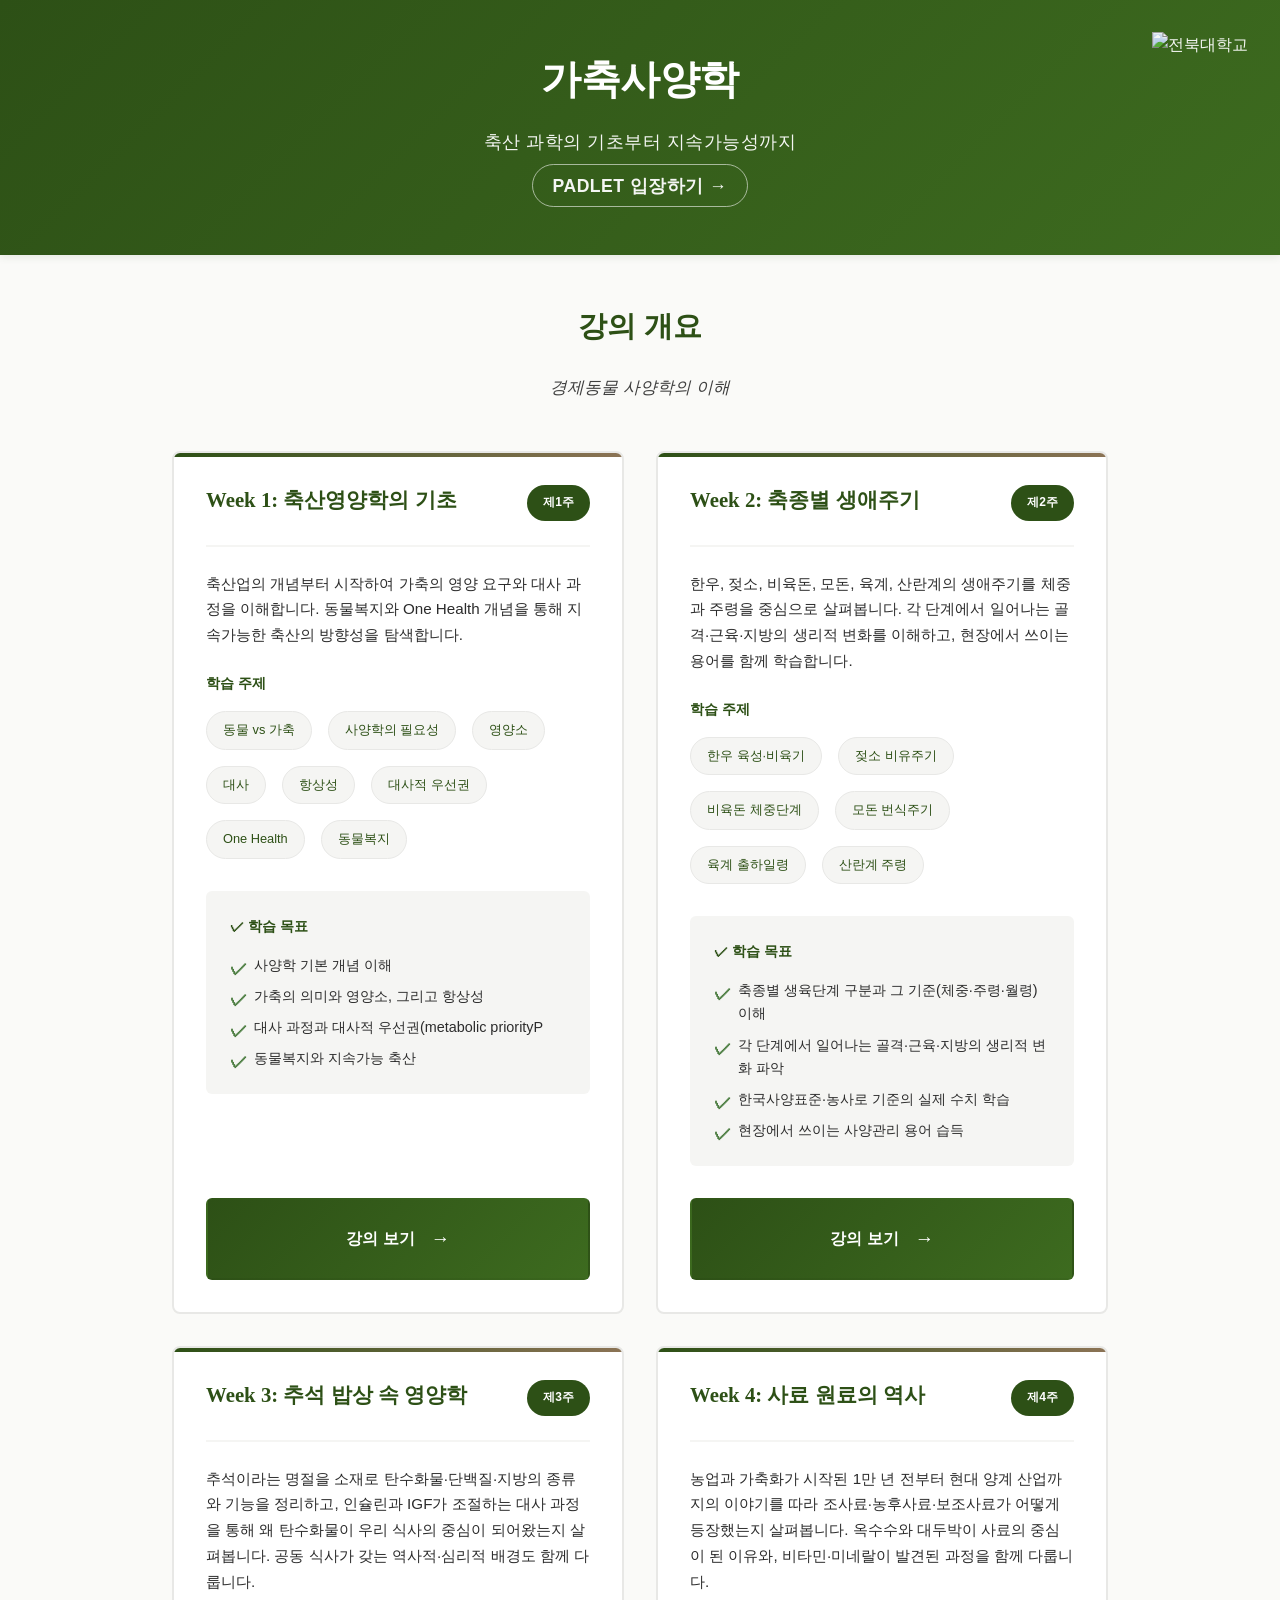
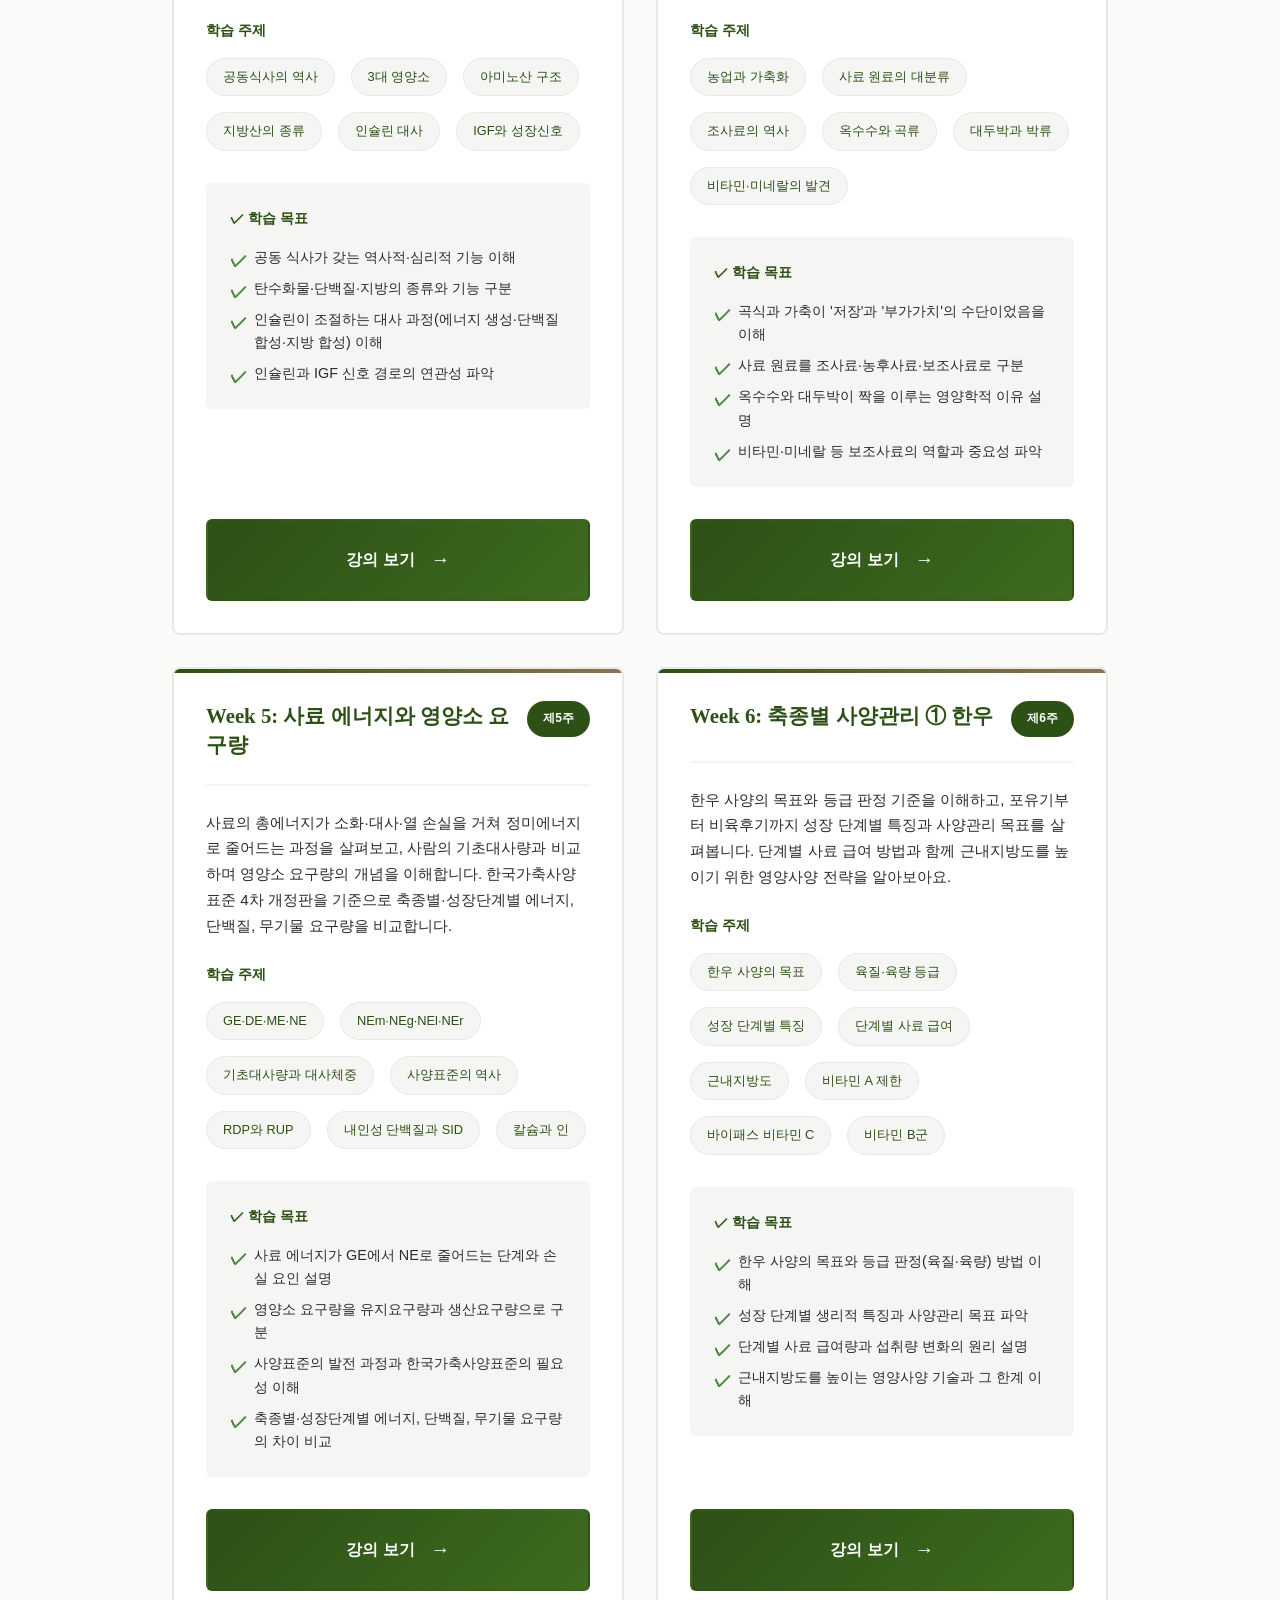
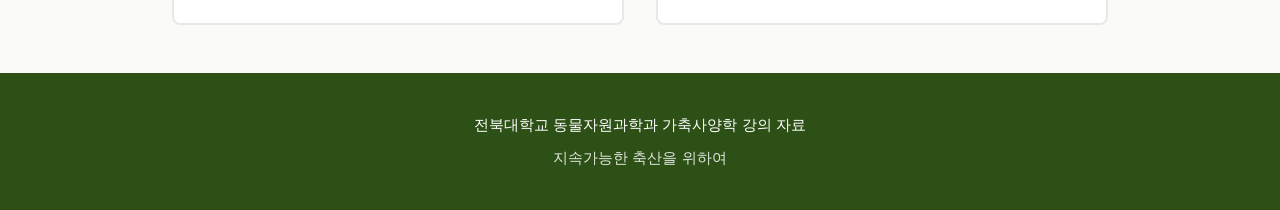
==== commit 4f65bf4e: "Update index.html" ====
--- a/index.html
+++ b/index.html
@@ -249,7 +249,53 @@
           강의 보기
           <span class="button-arrow">→</span>
         </a>
-      </article>
+        </article>
+
+              <!-- Week 6 -->
+      <article class="course-card week-6">
+        <div class="card-header">
+          <h3 class="card-title">Week 6: 축종별 사양관리 ① 한우</h3>
+          <span class="week-badge">제6주</span>
+        </div>
+
+        <div class="card-content">
+          <p class="card-description">
+            한우 사양의 목표와 등급 판정 기준을 이해하고, 포유기부터 비육후기까지 성장 단계별 특징과 사양관리 목표를 살펴봅니다.
+            단계별 사료 급여 방법과 함께 근내지방도를 높이기 위한 영양사양 전략을 알아보아요.
+          </p>
+        </div>
+
+        <div class="card-topics">
+          <p class="topics-label"> 학습 주제</p>
+          <div class="keywords">
+            <span class="keyword">한우 사양의 목표</span>
+            <span class="keyword">육질·육량 등급</span>
+            <span class="keyword">성장 단계별 특징</span>
+            <span class="keyword">단계별 사료 급여</span>
+            <span class="keyword">근내지방도</span>
+            <span class="keyword">비타민 A 제한</span>
+            <span class="keyword">바이패스 비타민 C</span>
+            <span class="keyword">비타민 B군</span>
+          </div>
+        </div>
+
+        <div class="card-learning-outcomes">
+          <p class="outcomes-label">✓ 학습 목표</p>
+          <ul class="outcomes-list">
+            <li>한우 사양의 목표와 등급 판정(육질·육량) 방법 이해</li>
+            <li>성장 단계별 생리적 특징과 사양관리 목표 파악</li>
+            <li>단계별 사료 급여량과 섭취량 변화의 원리 설명</li>
+            <li>근내지방도를 높이는 영양사양 기술과 그 한계 이해</li>
+          </ul>
+        </div>
+
+        <a href="week6.html" class="course-button">
+          강의 보기
+          <span class="button-arrow">→</span>
+        </a>
+      </article>
+
+      
 
     </div>
 
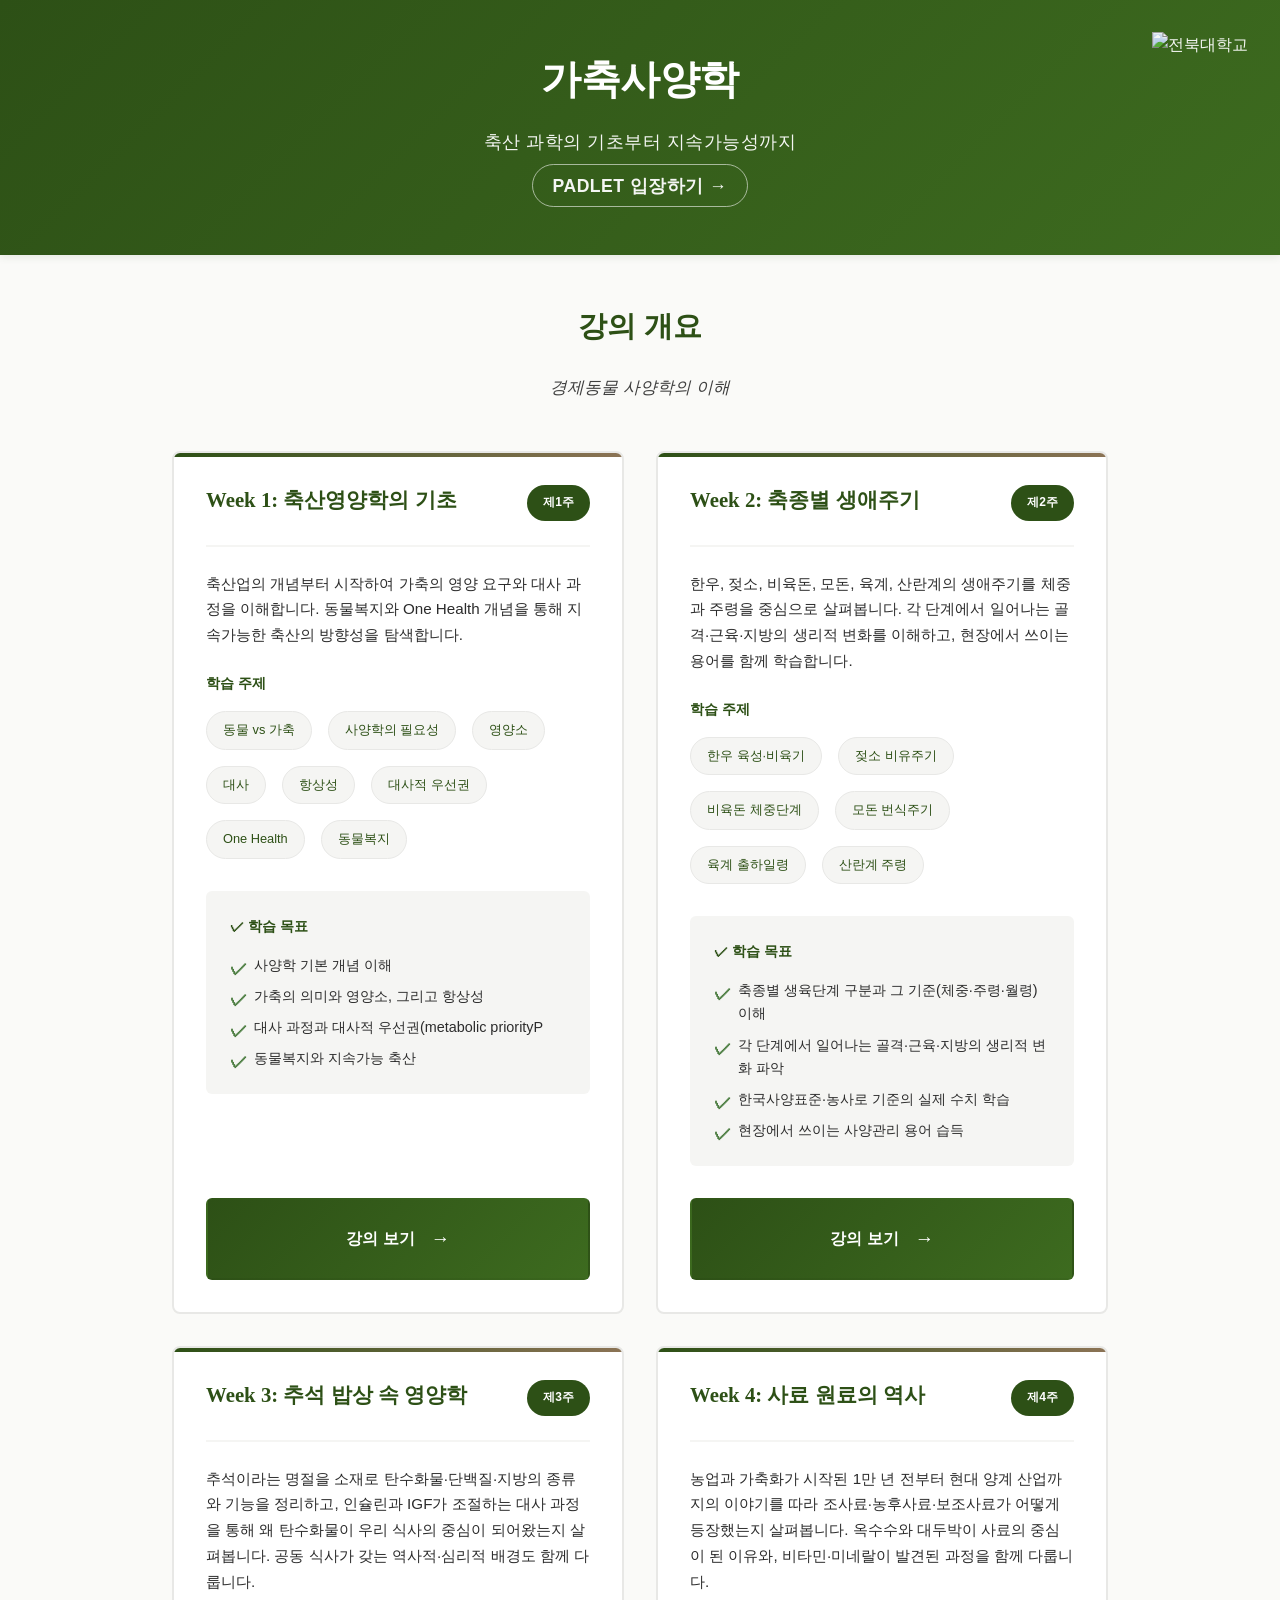
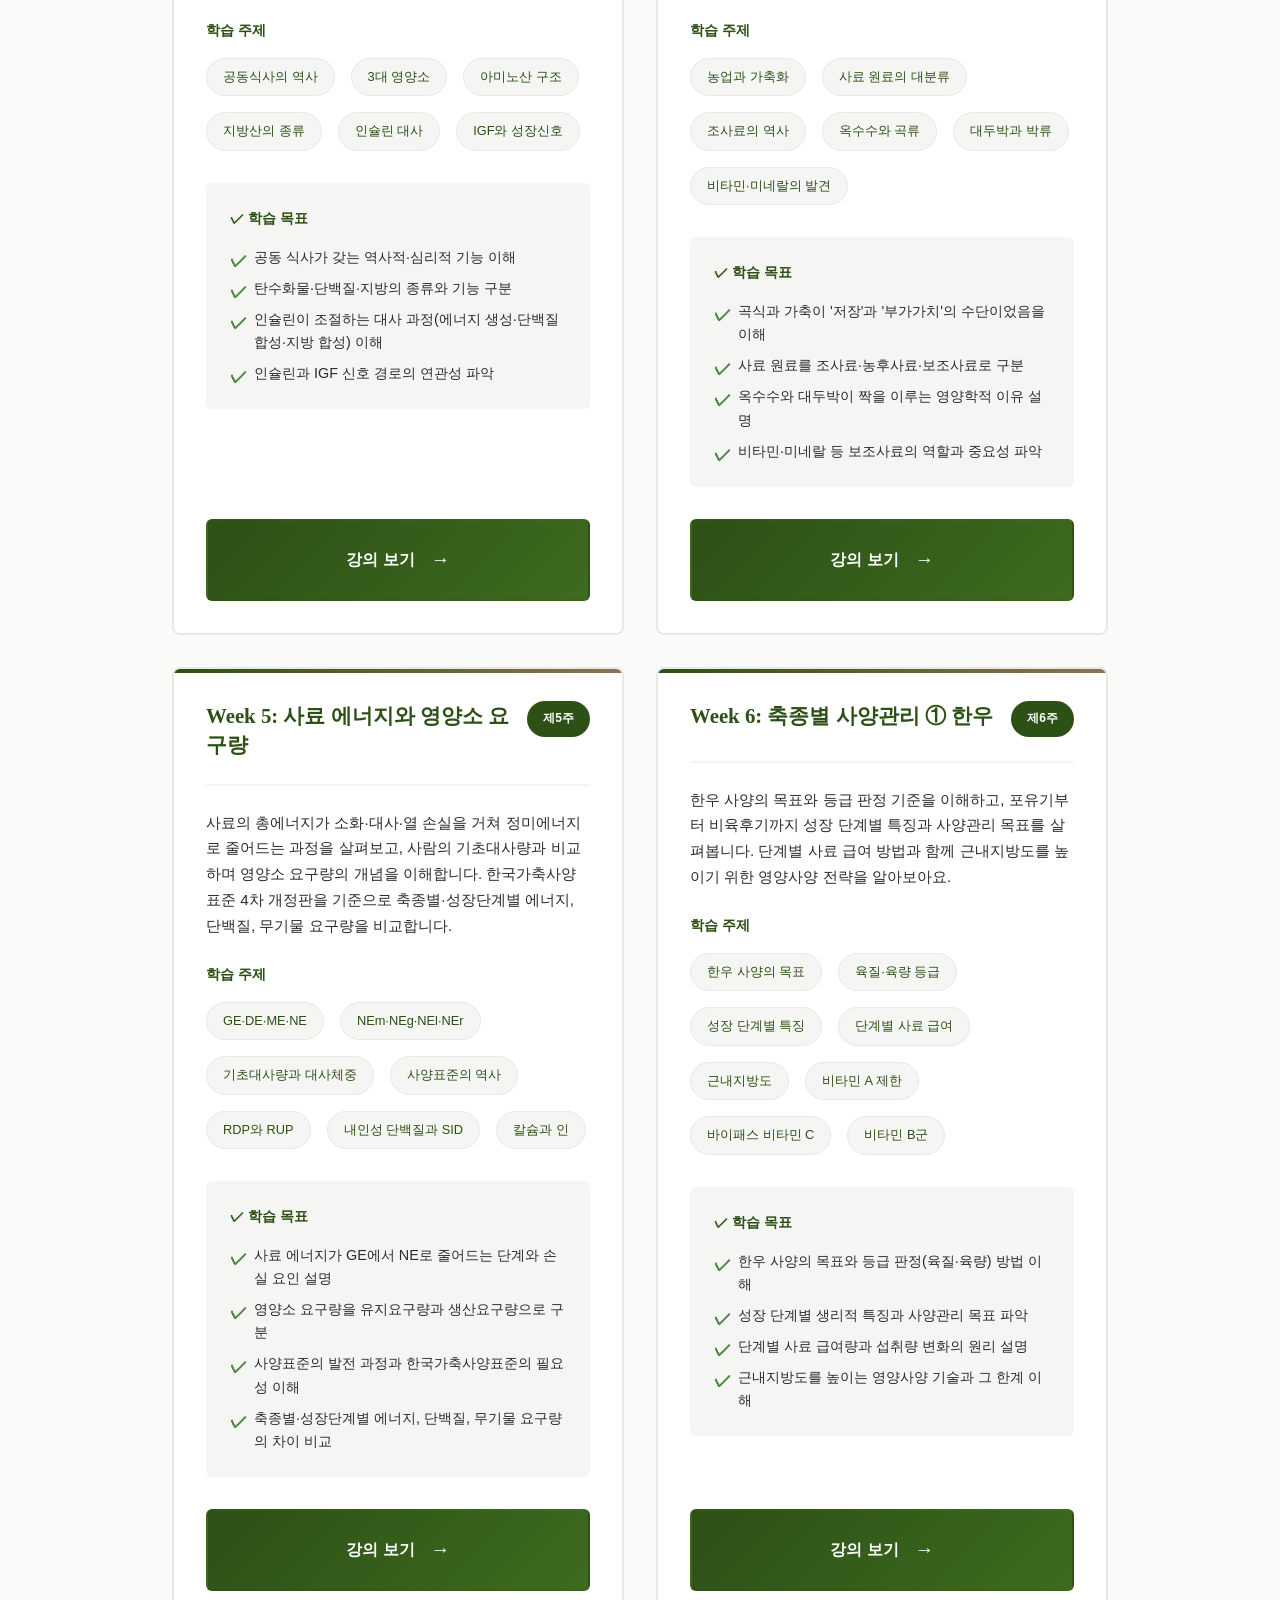
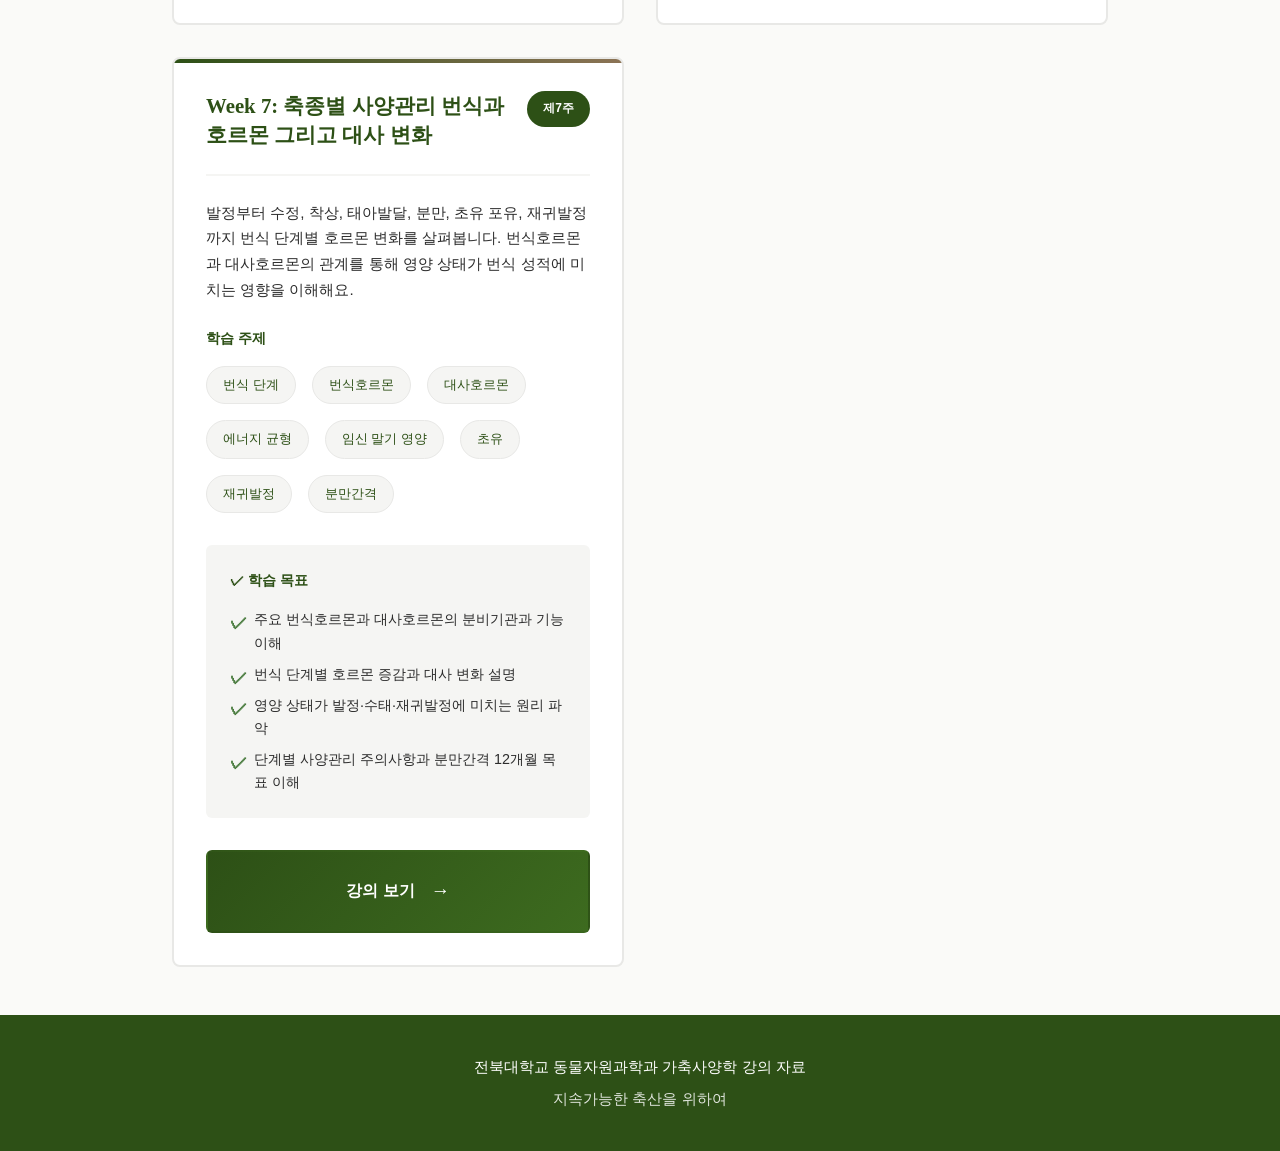
==== commit 6d08b77e: "Update index.html" ====
--- a/index.html
+++ b/index.html
@@ -295,7 +295,50 @@
         </a>
       </article>
 
-      
+      <!-- Week 7 -->
+<article class="course-card week-7">
+  <div class="card-header">
+    <h3 class="card-title">Week 7: 축종별 사양관리 번식과 호르몬 그리고 대사 변화</h3>
+    <span class="week-badge">제7주</span>
+  </div>
+
+  <div class="card-content">
+    <p class="card-description">
+      발정부터 수정, 착상, 태아발달, 분만, 초유 포유, 재귀발정까지 번식 단계별 호르몬 변화를 살펴봅니다.
+      번식호르몬과 대사호르몬의 관계를 통해 영양 상태가 번식 성적에 미치는 영향을 이해해요.
+    </p>
+  </div>
+
+  <div class="card-topics">
+    <p class="topics-label"> 학습 주제</p>
+    <div class="keywords">
+      <span class="keyword">번식 단계</span>
+      <span class="keyword">번식호르몬</span>
+      <span class="keyword">대사호르몬</span>
+      <span class="keyword">에너지 균형</span>
+      <span class="keyword">임신 말기 영양</span>
+      <span class="keyword">초유</span>
+      <span class="keyword">재귀발정</span>
+      <span class="keyword">분만간격</span>
+    </div>
+  </div>
+
+  <div class="card-learning-outcomes">
+    <p class="outcomes-label">✓ 학습 목표</p>
+    <ul class="outcomes-list">
+      <li>주요 번식호르몬과 대사호르몬의 분비기관과 기능 이해</li>
+      <li>번식 단계별 호르몬 증감과 대사 변화 설명</li>
+      <li>영양 상태가 발정·수태·재귀발정에 미치는 원리 파악</li>
+      <li>단계별 사양관리 주의사항과 분만간격 12개월 목표 이해</li>
+    </ul>
+  </div>
+
+  <a href="reproduction_hormone.html" class="course-button">
+    강의 보기
+    <span class="button-arrow">→</span>
+  </a>
+</article>
+
 
     </div>
 
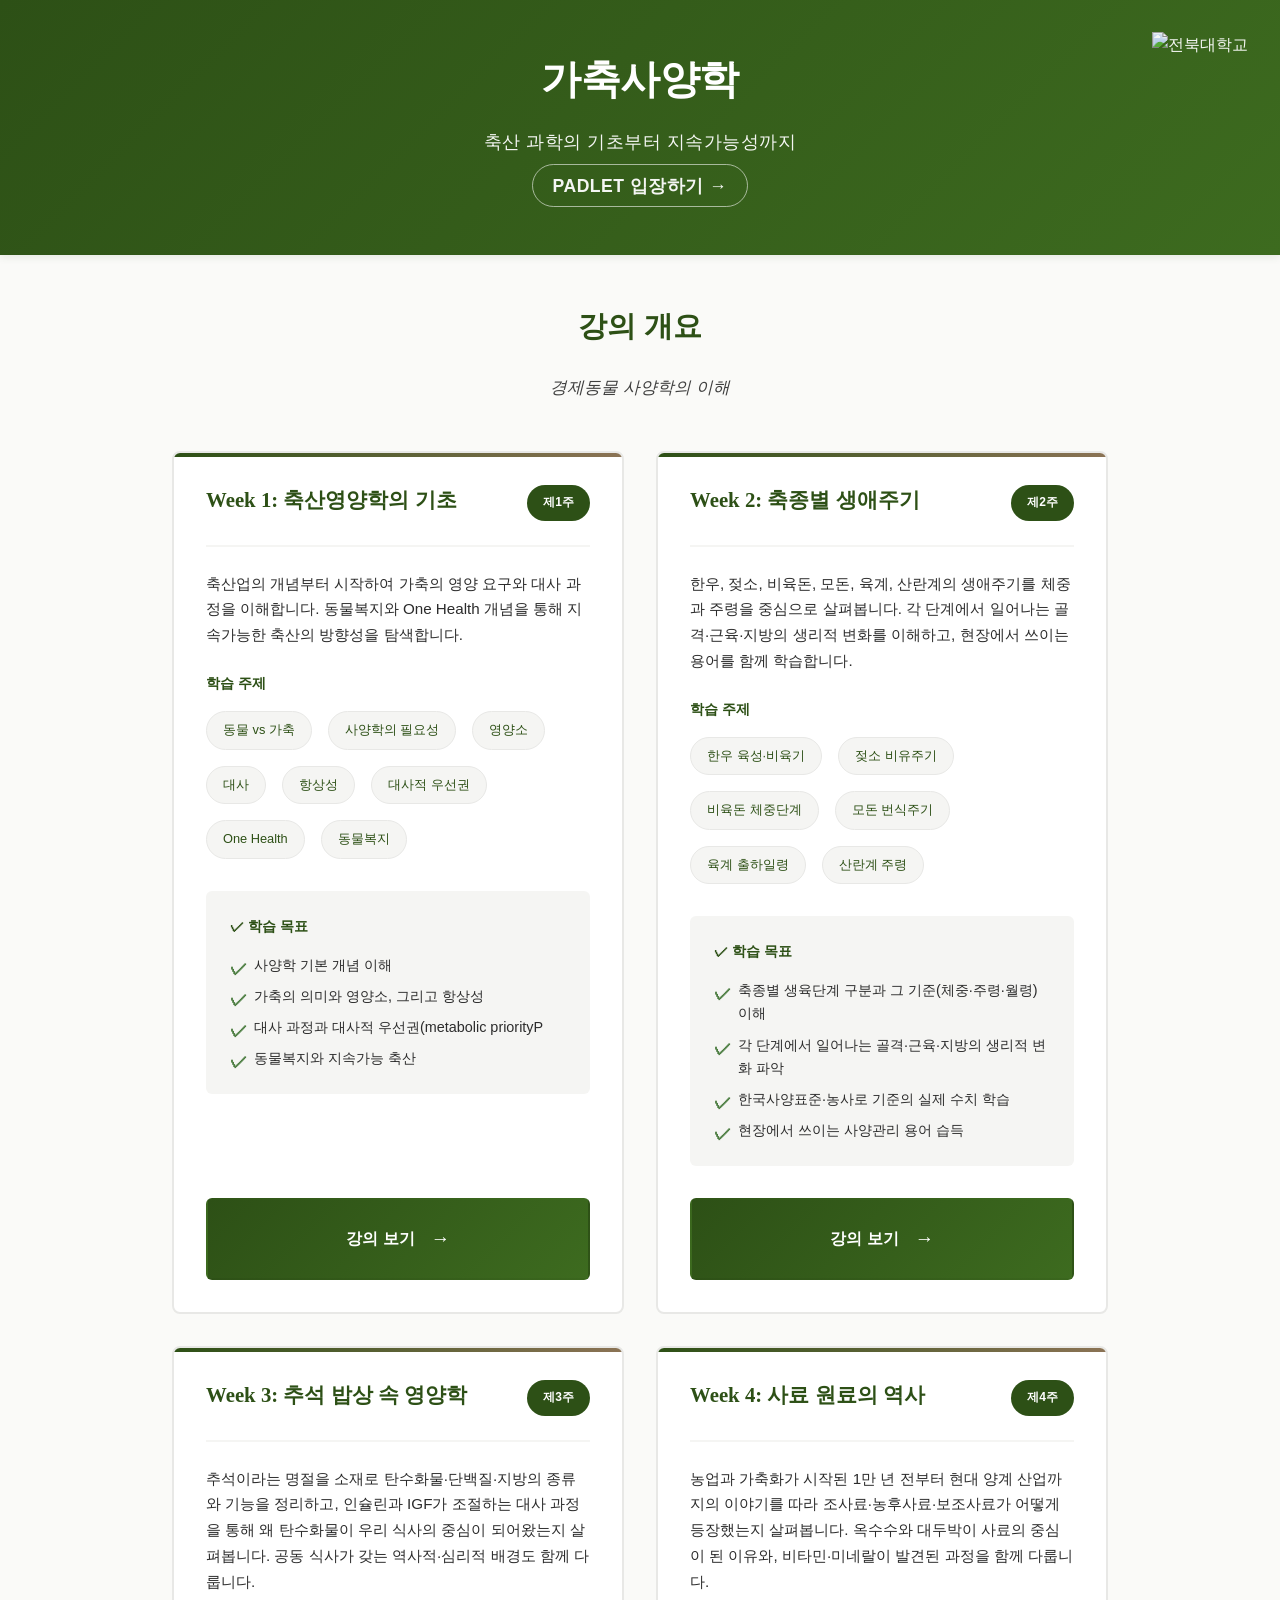
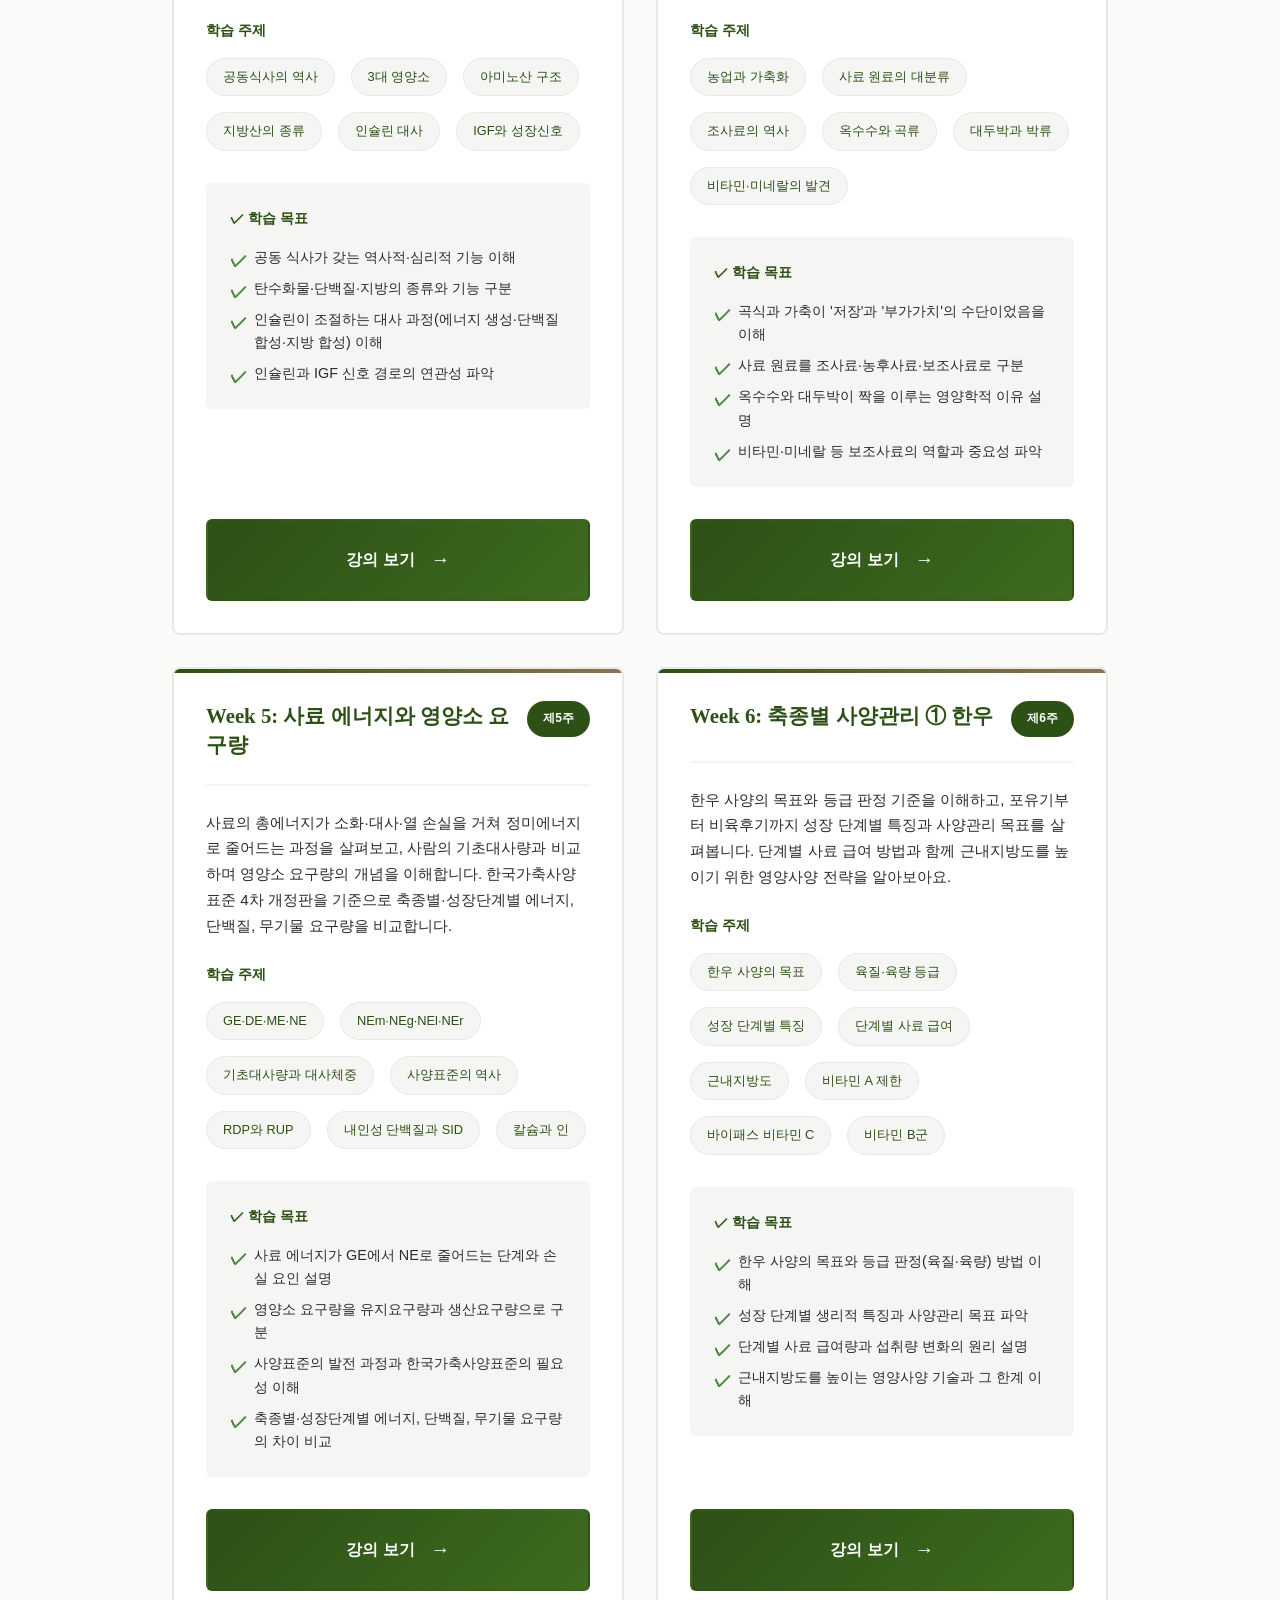
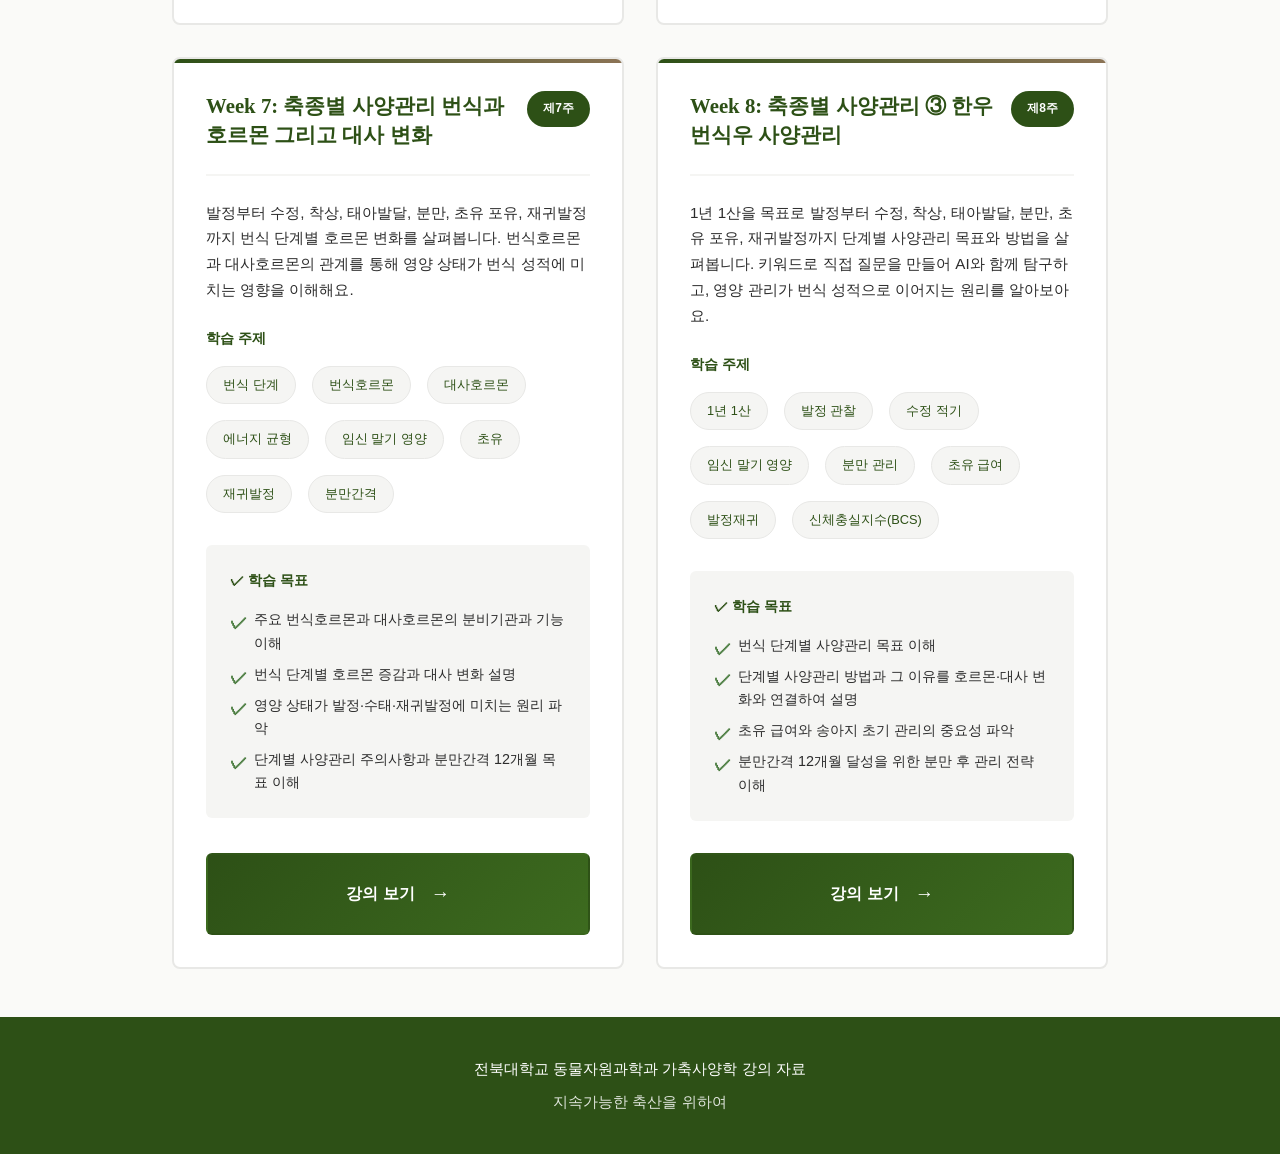
==== commit 5ad7bc9c: "Update index.html" ====
--- a/index.html
+++ b/index.html
@@ -339,6 +339,51 @@
   </a>
 </article>
 
+      <!-- Week 8 -->
+<article class="course-card week-8">
+  <div class="card-header">
+    <h3 class="card-title">Week 8: 축종별 사양관리 ③ 한우 번식우 사양관리</h3>
+    <span class="week-badge">제8주</span>
+  </div>
+
+  <div class="card-content">
+    <p class="card-description">
+      1년 1산을 목표로 발정부터 수정, 착상, 태아발달, 분만, 초유 포유, 재귀발정까지 단계별 사양관리 목표와 방법을 살펴봅니다.
+      키워드로 직접 질문을 만들어 AI와 함께 탐구하고, 영양 관리가 번식 성적으로 이어지는 원리를 알아보아요.
+    </p>
+  </div>
+
+  <div class="card-topics">
+    <p class="topics-label"> 학습 주제</p>
+    <div class="keywords">
+      <span class="keyword">1년 1산</span>
+      <span class="keyword">발정 관찰</span>
+      <span class="keyword">수정 적기</span>
+      <span class="keyword">임신 말기 영양</span>
+      <span class="keyword">분만 관리</span>
+      <span class="keyword">초유 급여</span>
+      <span class="keyword">발정재귀</span>
+      <span class="keyword">신체충실지수(BCS)</span>
+    </div>
+  </div>
+
+  <div class="card-learning-outcomes">
+    <p class="outcomes-label">✓ 학습 목표</p>
+    <ul class="outcomes-list">
+      <li>번식 단계별 사양관리 목표 이해</li>
+      <li>단계별 사양관리 방법과 그 이유를 호르몬·대사 변화와 연결하여 설명</li>
+      <li>초유 급여와 송아지 초기 관리의 중요성 파악</li>
+      <li>분만간격 12개월 달성을 위한 분만 후 관리 전략 이해</li>
+    </ul>
+  </div>
+
+  <a href="hanwoo_reproduction.html" class="course-button">
+    강의 보기
+    <span class="button-arrow">→</span>
+  </a>
+</article>
+
+
 
     </div>
 
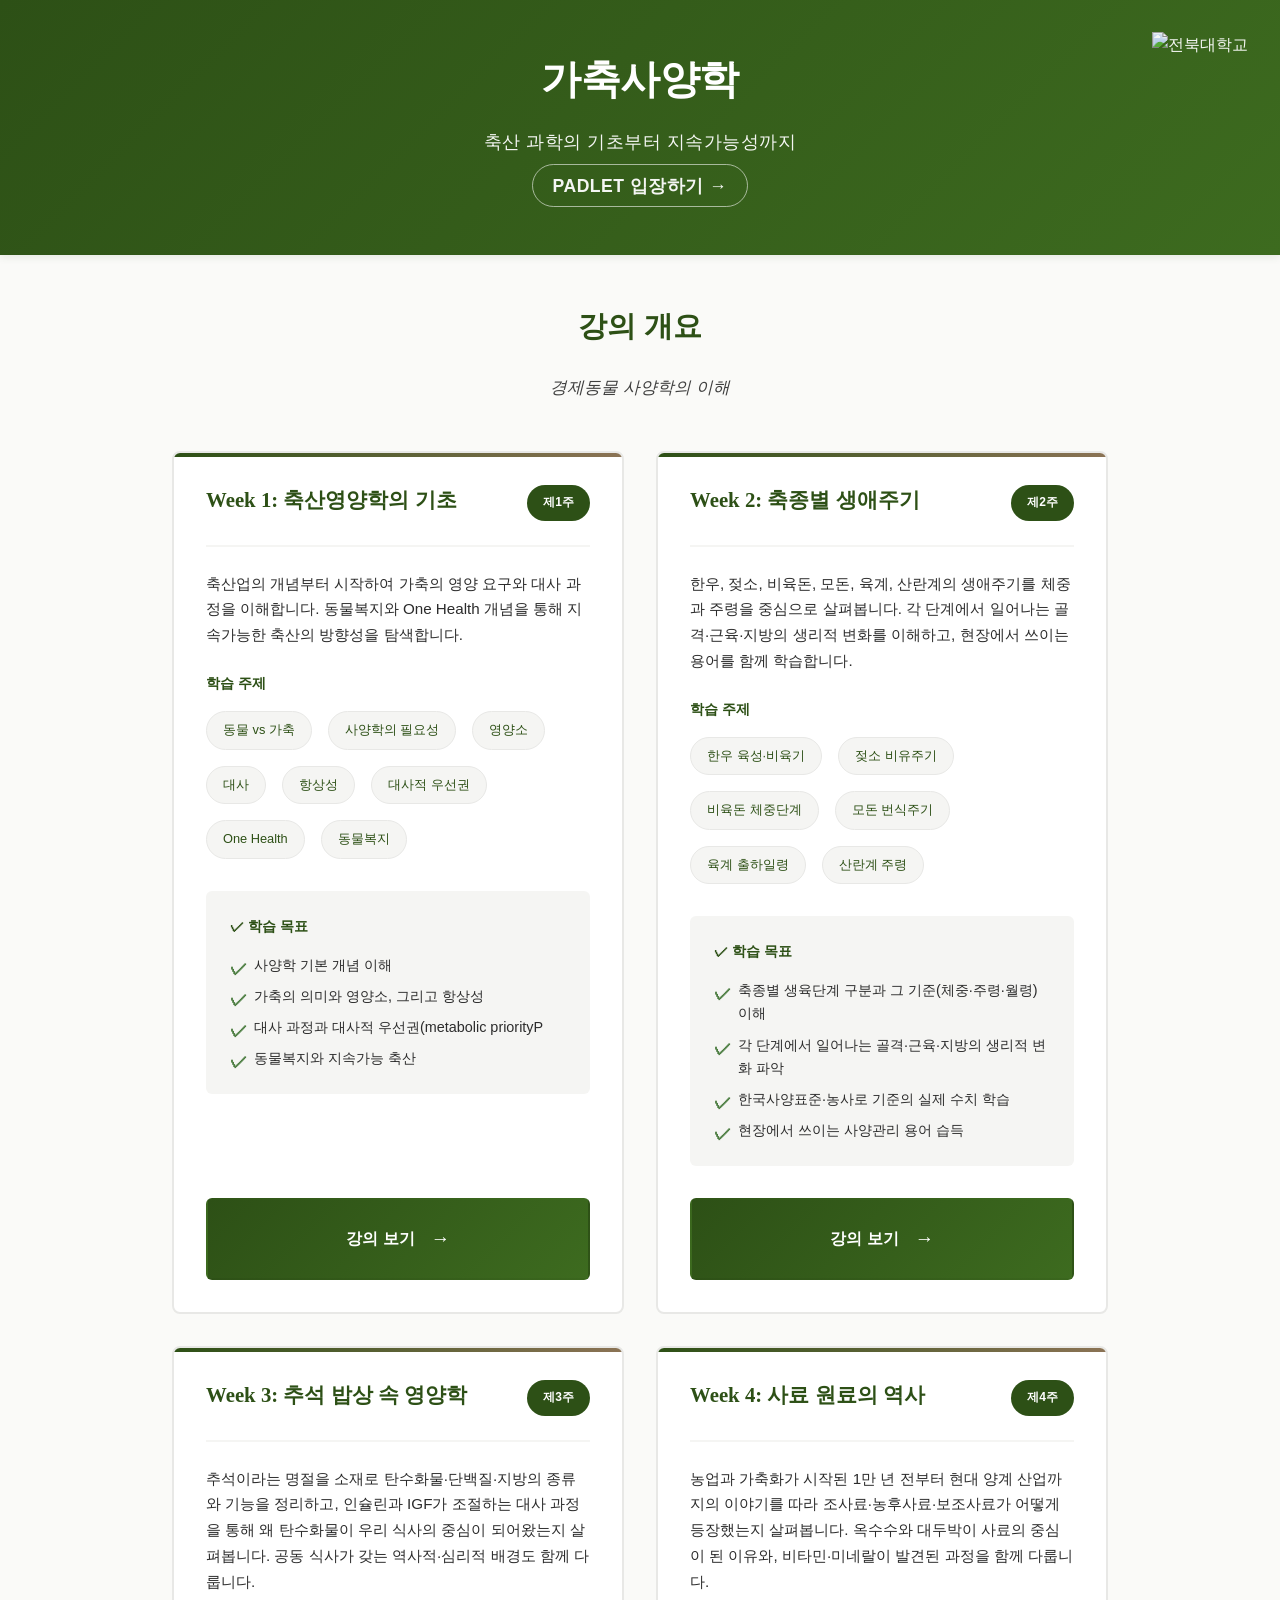
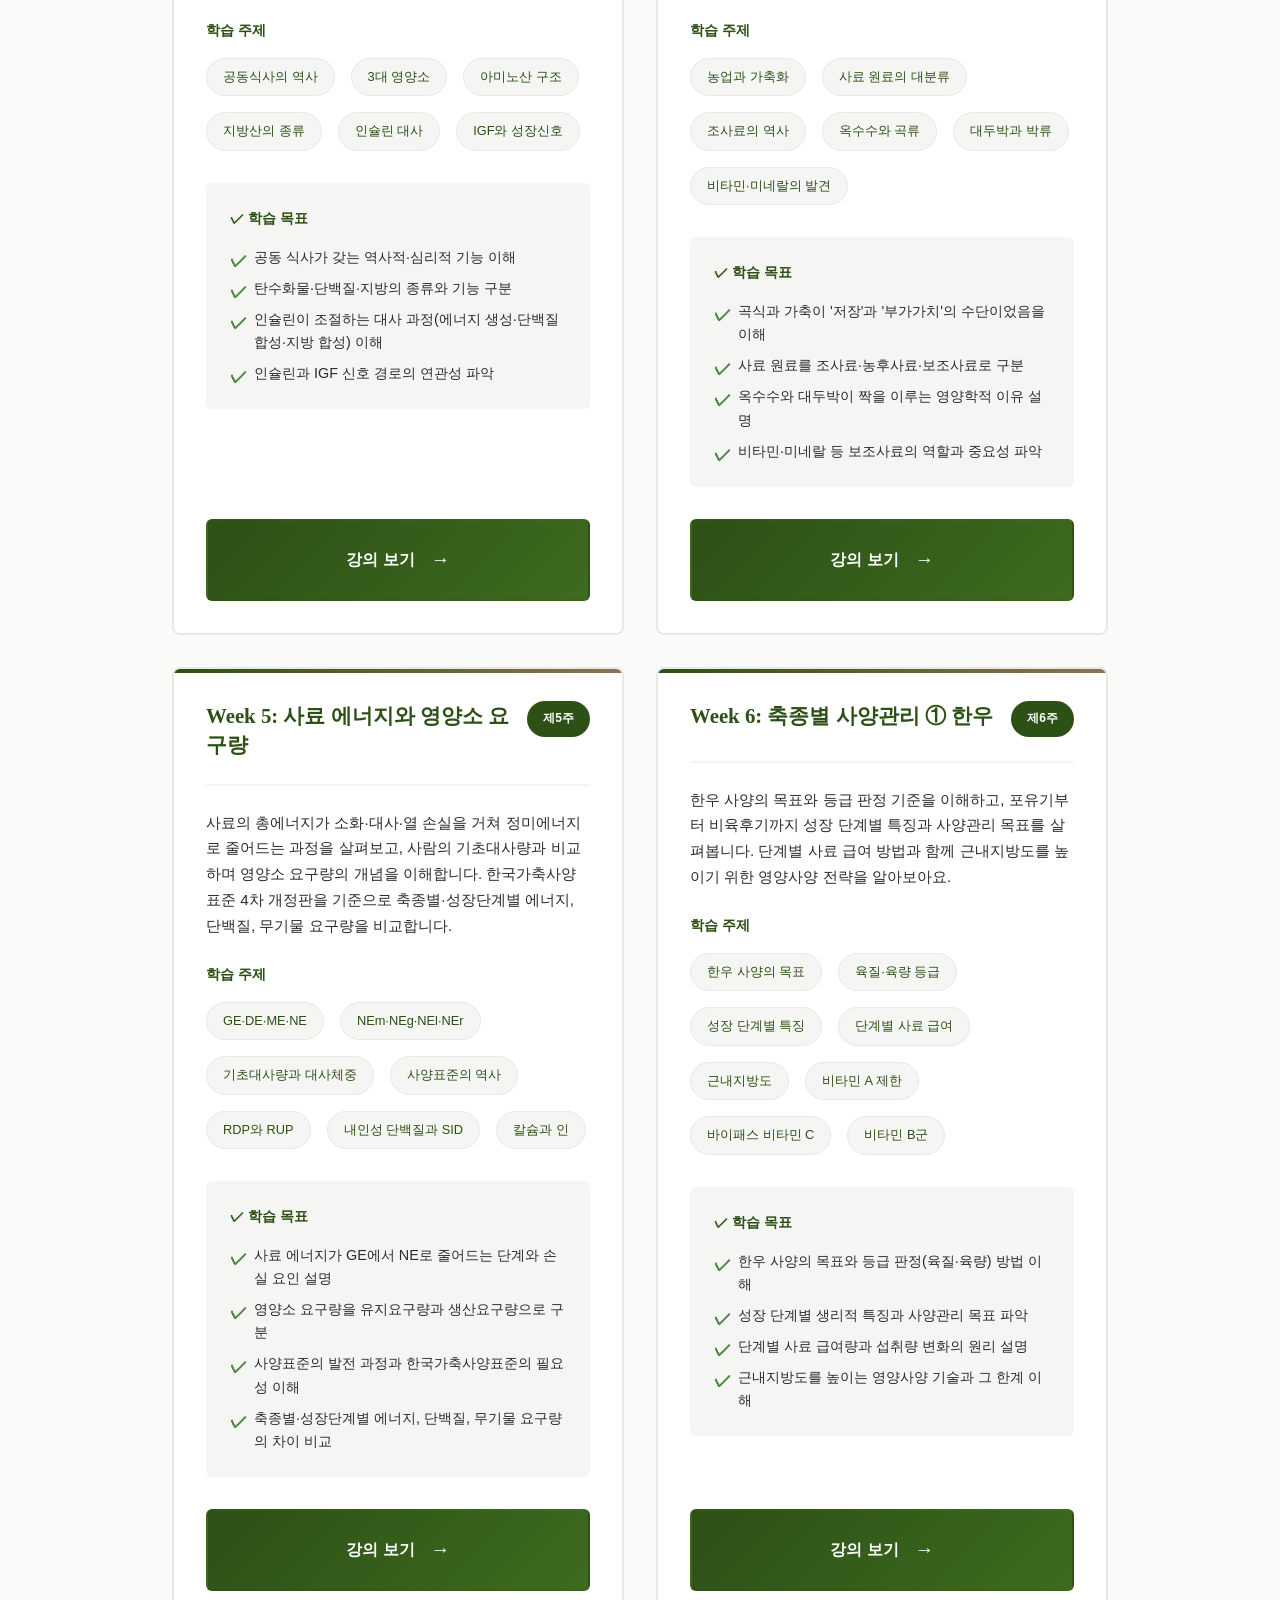
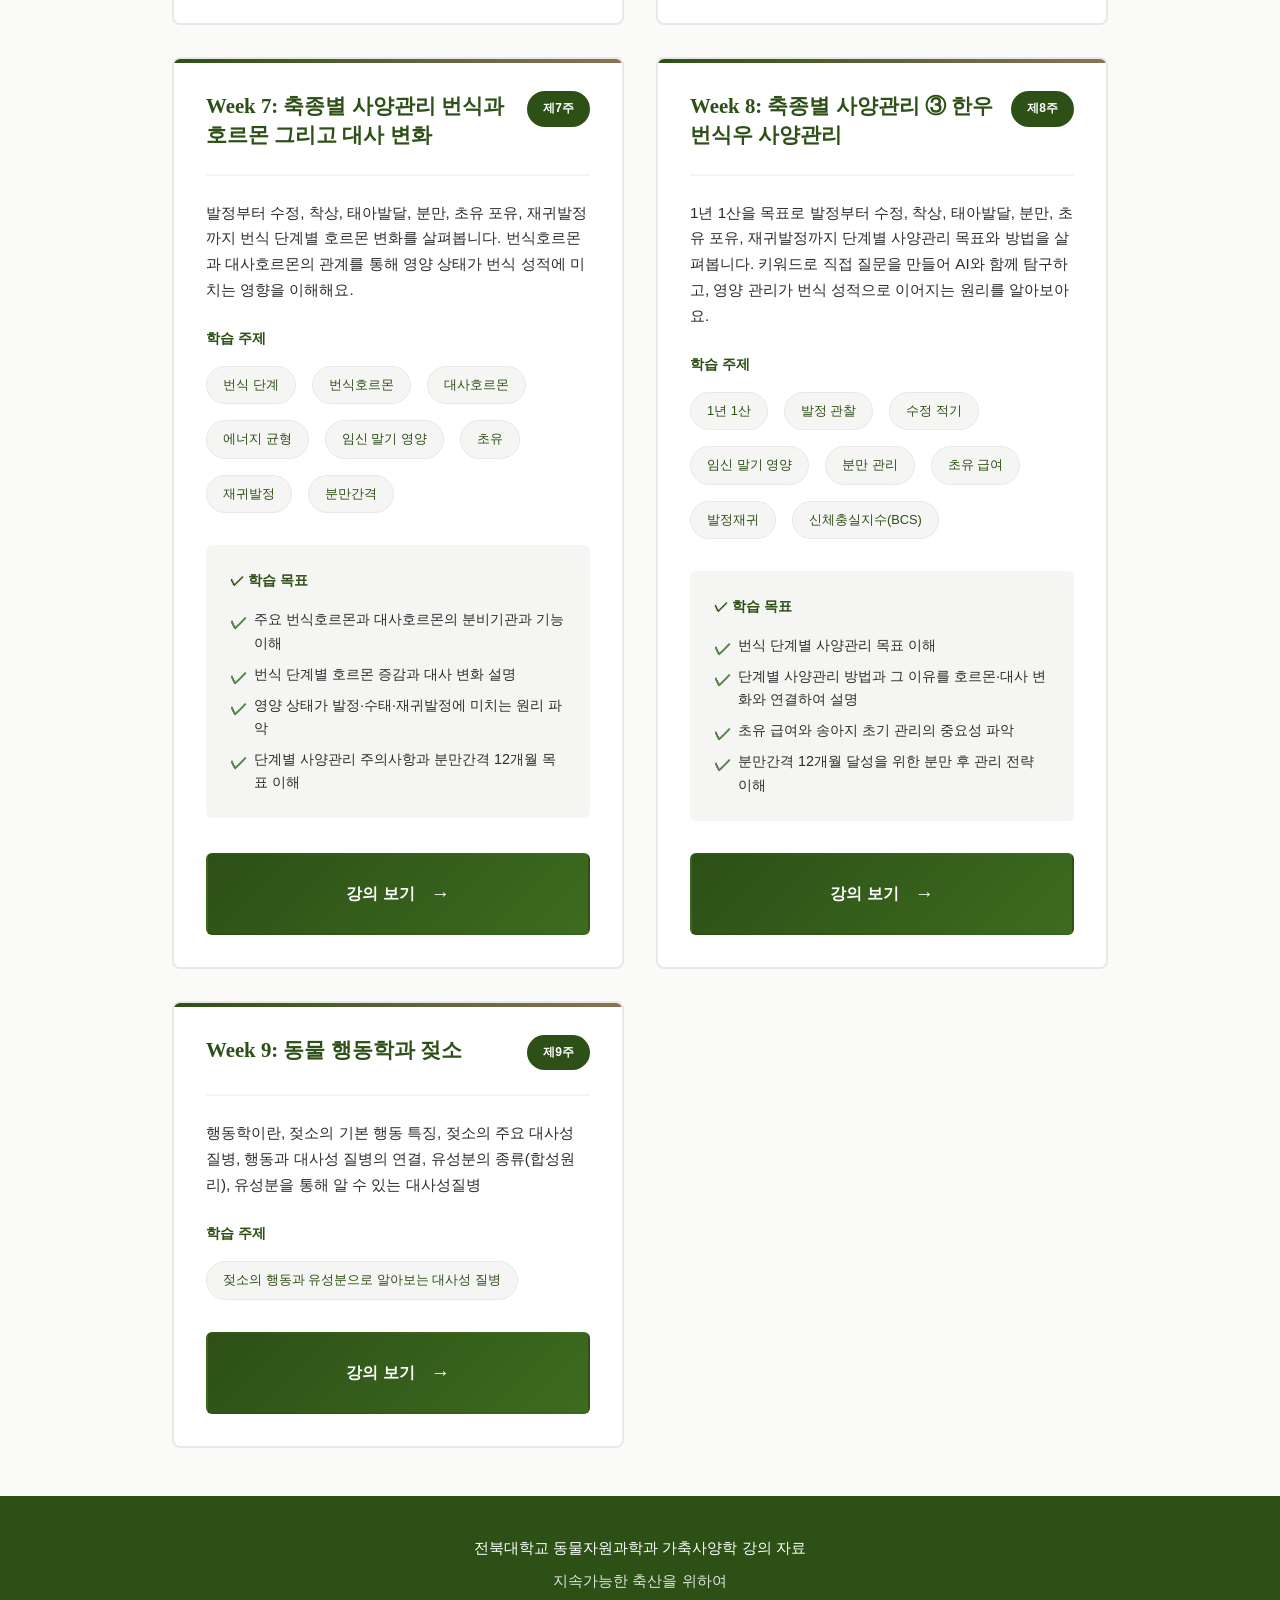
==== commit e3f64658: "Update index.html" ====
--- a/index.html
+++ b/index.html
@@ -383,7 +383,32 @@
   </a>
 </article>
 
-
+ <!-- Week 9 -->
+<article class="course-card week-8">
+  <div class="card-header">
+    <h3 class="card-title">Week 9: 동물 행동학과 젖소</h3>
+    <span class="week-badge">제9주</span>
+  </div>
+
+  <div class="card-content">
+    <p class="card-description">
+      행동학이란, 젖소의 기본 행동 특징, 젖소의 주요 대사성 질병, 행동과 대사성 질병의 연결, 유성분의 종류(합성원리), 유성분을 통해 알 수 있는 대사성질병
+    </p>
+  </div>
+
+  <div class="card-topics">
+    <p class="topics-label"> 학습 주제</p>
+    <div class="keywords">
+      <span class="keyword">젖소의 행동과 유성분으로 알아보는 대사성 질병</span>
+      
+    </div>
+  </div>
+
+  <a href="cowstalk.html" class="course-button">
+    강의 보기
+    <span class="button-arrow">→</span>
+  </a>
+</article>
 
     </div>
 
